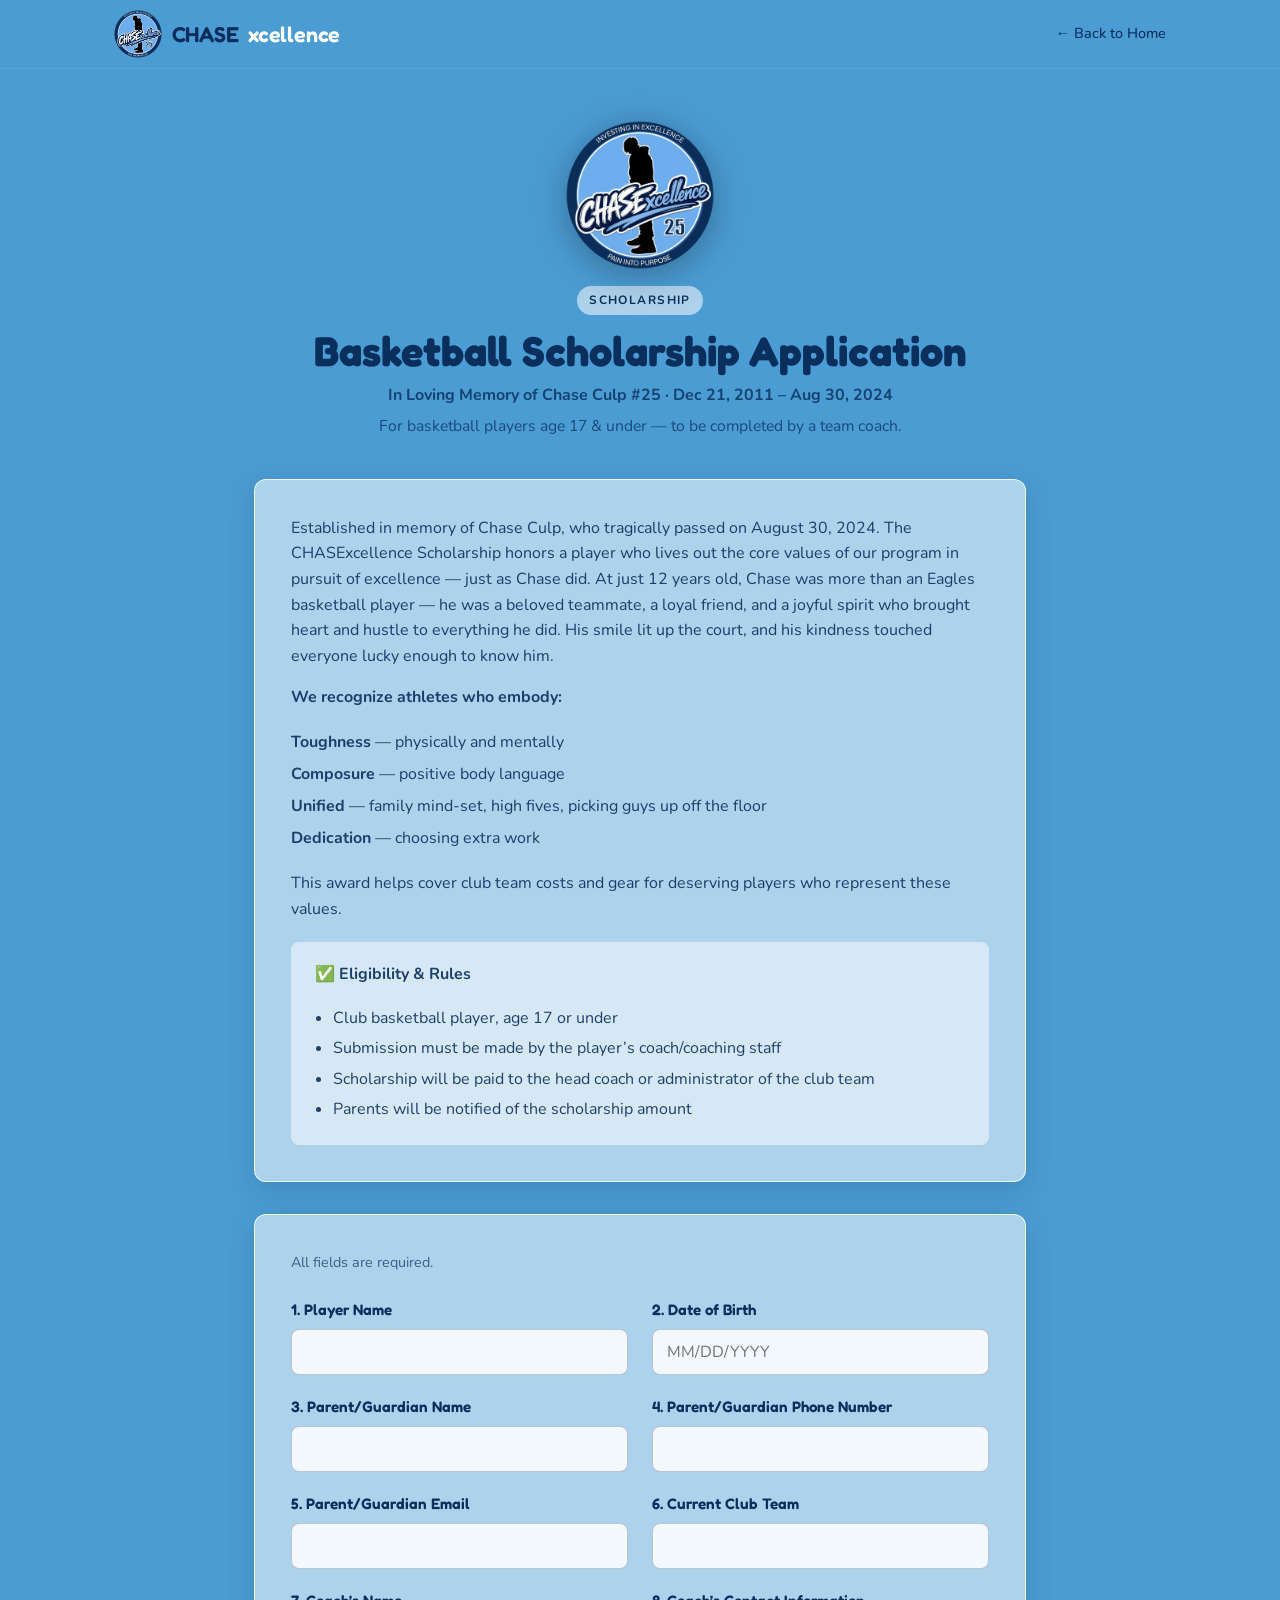
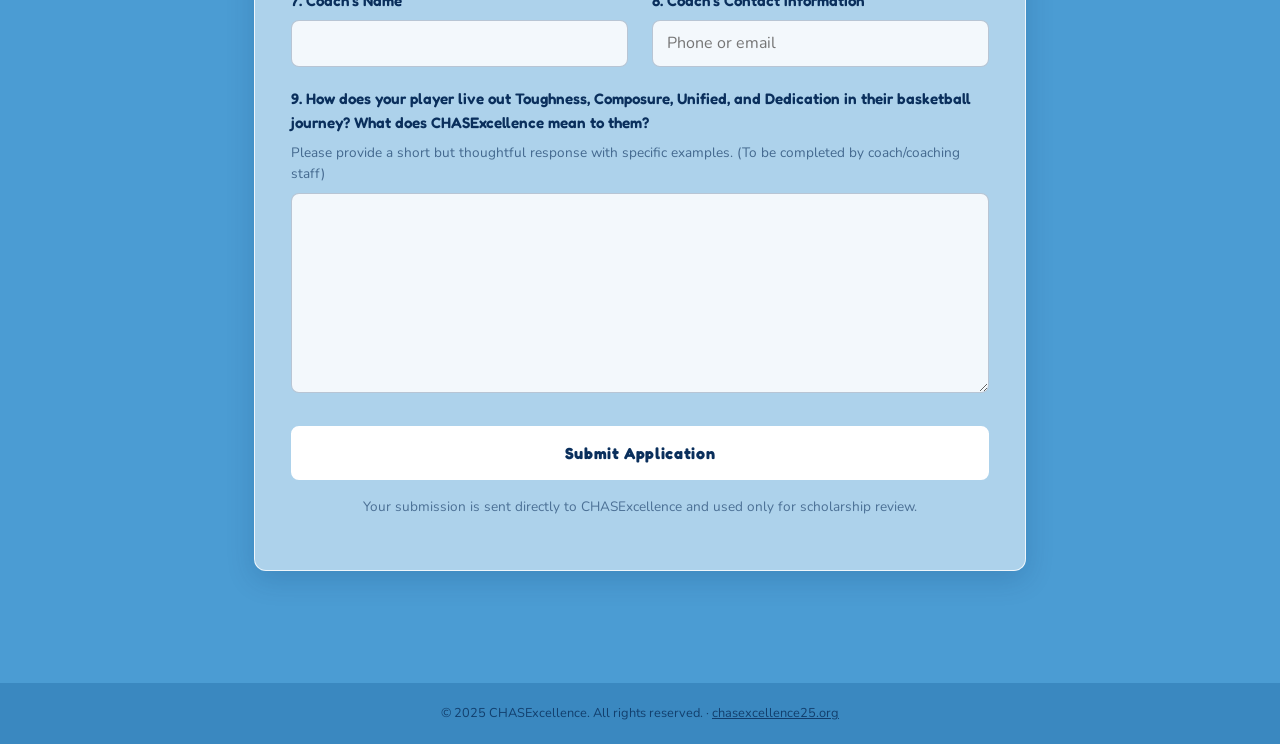
==== apply.html @ 33e63e11 "Add branding across site: nav badge, HDN partner logo, footer and success badges - Chase badge in na" ====
<!DOCTYPE html>
<html lang="en">
<head>
  <meta charset="UTF-8" />
  <meta name="viewport" content="width=device-width, initial-scale=1.0" />
  <title>Scholarship Application | CHASExcellence</title>
  <meta name="description" content="Apply for the CHASExcellence Basketball Scholarship in memory of Chase Culp #25. To be completed by the player's coach." />
  <meta name="robots" content="index, follow" />
  <link rel="icon" type="image/png" sizes="32x32" href="images/favicon-32.png" />
  <link rel="icon" type="image/png" sizes="64x64" href="images/favicon-64.png" />
  <link rel="apple-touch-icon" href="images/apple-touch-icon.png" />
  <link rel="preconnect" href="https://fonts.googleapis.com" />
  <link rel="preconnect" href="https://fonts.gstatic.com" crossorigin />
  <link href="https://fonts.googleapis.com/css2?family=Fredoka:wght@400;500;600;700&family=Nunito:wght@400;600;700;800;900&display=swap" rel="stylesheet" />
  <link rel="stylesheet" href="style.css" />
</head>
<body class="apply-page">

  <!-- NAV -->
  <header class="nav">
    <div class="container nav-inner">
      <a href="index.html" class="nav-logo"><img src="images/logo-badge.png" alt="" class="nav-badge" />CHASE<span>xcellence</span></a>
      <nav class="nav-links" id="navLinks">
        <a href="index.html">&larr; Back to Home</a>
      </nav>
    </div>
  </header>

  <main class="apply-main">
    <div class="container apply-container">

      <div class="apply-header">
        <img src="images/logo-badge.png" alt="CHASExcellence logo" class="apply-badge" />
        <span class="label label-light">Scholarship</span>
        <h1>Basketball Scholarship Application</h1>
        <p class="apply-memory">In Loving Memory of Chase Culp #25 &middot; Dec 21, 2011 &ndash; Aug 30, 2024</p>
        <p class="apply-note-top">For basketball players age 17 &amp; under &mdash; to be completed by a team coach.</p>
      </div>

      <div class="apply-card apply-about">
        <p>
          Established in memory of Chase Culp, who tragically passed on August 30, 2024.
          The CHASExcellence Scholarship honors a player who lives out the core values of our
          program in pursuit of excellence &mdash; just as Chase did. At just 12 years old, Chase was
          more than an Eagles basketball player &mdash; he was a beloved teammate, a loyal friend, and a
          joyful spirit who brought heart and hustle to everything he did. His smile lit up the court,
          and his kindness touched everyone lucky enough to know him.
        </p>
        <p><strong>We recognize athletes who embody:</strong></p>
        <ul class="apply-values">
          <li><strong>Toughness</strong> &mdash; physically and mentally</li>
          <li><strong>Composure</strong> &mdash; positive body language</li>
          <li><strong>Unified</strong> &mdash; family mind-set, high fives, picking guys up off the floor</li>
          <li><strong>Dedication</strong> &mdash; choosing extra work</li>
        </ul>
        <p>This award helps cover club team costs and gear for deserving players who represent these values.</p>
        <div class="apply-rules">
          <p><strong>&#9989; Eligibility &amp; Rules</strong></p>
          <ul>
            <li>Club basketball player, age 17 or under</li>
            <li>Submission must be made by the player&rsquo;s coach/coaching staff</li>
            <li>Scholarship will be paid to the head coach or administrator of the club team</li>
            <li>Parents will be notified of the scholarship amount</li>
          </ul>
        </div>
      </div>

      <form class="apply-card apply-form" id="applyForm" method="POST" action="https://formspree.io/f/mwvgbvga">
        <input type="text" name="_gotcha" style="display:none" tabindex="-1" autocomplete="off" aria-hidden="true" />
        <input type="hidden" name="_subject" id="subjectField" value="New Scholarship Application" />
        <p class="apply-required-note">All fields are required.</p>

        <div class="field-grid">
          <div class="field">
            <label for="playerName">1. Player Name</label>
            <input type="text" id="playerName" name="Player Name" autocomplete="off" required />
          </div>
          <div class="field">
            <label for="dob">2. Date of Birth</label>
            <input type="text" id="dob" name="Date of Birth" placeholder="MM/DD/YYYY" pattern="\d{2}/\d{2}/\d{4}" title="MM/DD/YYYY" required />
          </div>
          <div class="field">
            <label for="parentName">3. Parent/Guardian Name</label>
            <input type="text" id="parentName" name="Parent/Guardian Name" autocomplete="off" required />
          </div>
          <div class="field">
            <label for="parentPhone">4. Parent/Guardian Phone Number</label>
            <input type="tel" id="parentPhone" name="Parent/Guardian Phone" autocomplete="off" required />
          </div>
          <div class="field">
            <label for="parentEmail">5. Parent/Guardian Email</label>
            <input type="email" id="parentEmail" name="Parent/Guardian Email" autocomplete="off" required />
          </div>
          <div class="field">
            <label for="clubTeam">6. Current Club Team</label>
            <input type="text" id="clubTeam" name="Current Club Team" required />
          </div>
          <div class="field">
            <label for="coachName">7. Coach&rsquo;s Name</label>
            <input type="text" id="coachName" name="Coach Name" autocomplete="off" required />
          </div>
          <div class="field">
            <label for="coachContact">8. Coach&rsquo;s Contact Information</label>
            <input type="text" id="coachContact" name="Coach Contact" placeholder="Phone or email" autocomplete="off" required />
          </div>
        </div>

        <div class="field field-full">
          <label for="essay">9. How does your player live out Toughness, Composure, Unified, and Dedication in their basketball journey? What does CHASExcellence mean to them?</label>
          <p class="field-hint">Please provide a short but thoughtful response with specific examples. (To be completed by coach/coaching staff)</p>
          <textarea id="essay" name="Values Essay" rows="8" required></textarea>
        </div>

        <button type="submit" class="btn btn-primary apply-submit" id="submitBtn">Submit Application</button>
        <p class="apply-privacy">Your submission is sent directly to CHASExcellence and used only for scholarship review.</p>
        <p class="apply-error" id="applyError" hidden>Something went wrong sending your application. Please try again, or email us directly at <a href="mailto:admin@chasexcellence25.org">admin@chasexcellence25.org</a>.</p>
      </form>

      <div class="apply-card apply-success" id="applySuccess" hidden>
        <img src="images/logo-badge.png" alt="" class="apply-success-badge" />
        <h2>Application received &mdash; thank you!</h2>
        <p>Your nomination has been submitted to CHASExcellence. We review every application with care and will reach out to the contact information you provided.</p>
        <p class="apply-success-tag">Investing in Excellence &middot; Pain into Purpose</p>
        <a href="index.html" class="btn btn-primary">Back to Home</a>
      </div>

    </div>
  </main>

  <!-- FOOTER -->
  <footer class="footer">
    <div class="footer-bottom">
      &copy; 2025 CHASExcellence. All rights reserved. &middot; <a href="index.html">chasexcellence25.org</a>
    </div>
  </footer>

  <script>
    (function () {
      var form = document.getElementById('applyForm');
      var btn = document.getElementById('submitBtn');
      var errBox = document.getElementById('applyError');
      form.addEventListener('submit', function (e) {
        e.preventDefault();
        errBox.hidden = true;
        btn.disabled = true;
        btn.textContent = 'Submitting…';
        var player = form.querySelector('#playerName').value.trim();
        document.getElementById('subjectField').value =
          'New Scholarship Application — ' + (player || 'Unnamed player');
        fetch(form.action, {
          method: 'POST',
          body: new FormData(form),
          headers: { 'Accept': 'application/json' }
        }).then(function (res) {
          if (res.ok) {
            form.hidden = true;
            var ok = document.getElementById('applySuccess');
            ok.hidden = false;
            ok.scrollIntoView({ behavior: 'smooth', block: 'center' });
          } else {
            throw new Error('bad status');
          }
        }).catch(function () {
          errBox.hidden = false;
          btn.disabled = false;
          btn.textContent = 'Submit Application';
        });
      });
    })();
  </script>

</body>
</html>
---- style.css ----
/* ===========================
   CHASExcellence – Stylesheet
   =========================== */

:root {
  --green-dark:   #4B9CD3;
  --navy:         #0A2F5C;
  --green-mid:    #1C7ED6;
  --green-light:  #DCEBF7;
  --carolina:      #0A2F5C;
  --carolina-deep: #0A2F5C;
  --carolina-tint: rgba(10,47,92,0.16);
  --gold:         #FFFFFF;
  --gold-light:   #F5E6C0;
  --white:        #FFFFFF;
  --off-white:    #F3F8FD;
  --text-dark:    #1A1A1A;
  --text-mid:     #4B5563;
  --text-light:   #9CA3AF;
  --border:       #E5E7EB;
  --radius:       12px;
  --shadow:       0 4px 24px rgba(0,0,0,0.08);
  --transition:   0.2s ease;
}

/* ---- Reset ---- */
*, *::before, *::after { box-sizing: border-box; margin: 0; padding: 0; }
html { scroll-behavior: smooth; }
body {
  font-family: 'Nunito', sans-serif;
  color: var(--text-dark);
  background: var(--off-white);
  line-height: 1.6;
}
img { display: block; max-width: 100%; }
a { text-decoration: none; color: inherit; }

/* ---- Layout ---- */
.container {
  width: 100%;
  max-width: 1100px;
  margin: 0 auto;
  padding: 0 1.5rem;
}
.section {
  padding: 5rem 0;
}
.section-dark {
  background: var(--green-dark);
  color: var(--white);
}
.section-green-light {
  background: var(--green-light);
}

/* ---- Typography ---- */
h1, h2, h3 {
  font-family: 'Fredoka', sans-serif;
  line-height: 1.15;
}
h2 {
  font-size: clamp(1.8rem, 4vw, 2.6rem);
  font-weight: 600;
  margin-bottom: 1rem;
}
h3 {
  font-size: 1.2rem;
  font-weight: 700;
  margin-bottom: 0.5rem;
}
p { margin-bottom: 1rem; }
p:last-child { margin-bottom: 0; }

.label {
  display: inline-block;
  font-size: 0.75rem;
  font-weight: 700;
  letter-spacing: 0.12em;
  text-transform: uppercase;
  color: var(--carolina-deep);
  background: var(--carolina-tint);
  padding: 0.3rem 0.75rem;
  border-radius: 99px;
  margin-bottom: 0.75rem;
}
.label-light {
  color: var(--carolina);
  background: rgba(10,47,92,0.20);
}

.section-header {
  text-align: center;
  max-width: 640px;
  margin: 0 auto 3rem;
}
.section-header h2::after {
  content: "";
  display: block;
  width: 60px;
  height: 4px;
  background: var(--carolina);
  border-radius: 2px;
  margin: 1rem auto 0;
}
.section-sub {
  color: var(--text-mid);
  font-size: 1.05rem;
}
.section-dark .section-sub { color: rgba(255,255,255,0.7); }

/* ---- Buttons ---- */
.btn {
  display: inline-block;
  font-family: 'Fredoka', sans-serif;
  font-weight: 700;
  font-size: 0.9rem;
  letter-spacing: 0.04em;
  padding: 0.75rem 1.75rem;
  border-radius: 8px;
  transition: all var(--transition);
  cursor: pointer;
  border: 2px solid transparent;
}
.btn-primary {
  background: var(--gold);
  color: var(--navy);
  border-color: var(--gold);
}
.btn-primary:hover {
  background: #E4ECF3;
  border-color: #E4ECF3;
  transform: translateY(-1px);
}
.btn-outline {
  background: transparent;
  color: var(--carolina);
  border-color: var(--carolina);
}
.btn-outline:hover {
  background: var(--carolina);
  color: var(--green-dark);
  border-color: var(--carolina);
  transform: translateY(-1px);
}
.btn-nav {
  background: var(--gold);
  color: var(--navy);
  padding: 0.55rem 1.25rem;
  font-size: 0.85rem;
}
.btn-nav:hover {
  background: #E4ECF3;
}
.btn-nav-outline {
  background: transparent;
  color: var(--white);
  border-color: rgba(255,255,255,0.4);
}
.btn-nav-outline:hover {
  background: rgba(255,255,255,0.1);
  border-color: var(--white);
}
.btn-venmo {
  display: inline-flex;
  align-items: center;
  gap: 0.6rem;
  background: #008CFF;
  color: var(--white);
  border-color: #008CFF;
  font-size: 1.1rem;
  padding: 0.9rem 2rem;
}
.btn-venmo:hover {
  background: #0077d9;
  border-color: #0077d9;
  transform: translateY(-1px);
}
.venmo-icon {
  width: 20px;
  height: 20px;
  flex-shrink: 0;
}

/* ---- Nav ---- */
.nav {
  position: fixed;
  top: 0;
  left: 0;
  right: 0;
  z-index: 100;
  background: rgba(75,156,211,0.97);
  backdrop-filter: blur(8px);
  border-bottom: 1px solid rgba(255,255,255,0.08);
}
.nav-inner {
  display: flex;
  align-items: center;
  justify-content: space-between;
  height: 68px;
}
.nav-logo {
  display: flex;
  align-items: center;
  gap: 0.6rem;
  font-family: 'Fredoka', sans-serif;
  font-weight: 600;
  font-size: 1.35rem;
  color: var(--white);
  letter-spacing: -0.01em;
}
.nav-badge {
  width: 48px;
  height: auto;
  flex-shrink: 0;
}
.nav-logo span { color: var(--gold); }
.nav-links {
  display: flex;
  align-items: center;
  gap: 1.75rem;
}
.nav-links a {
  color: rgba(255,255,255,0.85);
  font-size: 0.9rem;
  font-weight: 500;
  transition: color var(--transition);
}
.nav-links a:hover { color: var(--white); }
.nav-toggle {
  display: none;
  background: none;
  border: none;
  color: var(--white);
  font-size: 1.5rem;
  cursor: pointer;
}

/* ---- Hero ---- */
.hero {
  min-height: 100vh;
  display: flex;
  align-items: center;
  position: relative;
  background: linear-gradient(135deg, #5AA6D9 0%, var(--green-dark) 55%, #3A88C0 100%);
  padding-top: 68px;
  overflow: hidden;
}
.hero-overlay {
  position: absolute;
  inset: 0;
  background: radial-gradient(ellipse at 72% 40%, rgba(10,47,92,0.22) 0%, transparent 55%),
              radial-gradient(ellipse at 15% 85%, rgba(10,47,92,0.14) 0%, transparent 55%);
  pointer-events: none;
}
.hero-split {
  position: relative;
  z-index: 1;
  display: grid;
  grid-template-columns: 1fr 420px;
  gap: 4rem;
  align-items: center;
  padding: 5rem 1.5rem;
  width: 100%;
  max-width: 1100px;
  margin: 0 auto;
}
.hero-content {
  color: var(--white);
}
.hero-memory {
  font-size: 0.85rem;
  font-weight: 600;
  letter-spacing: 0.15em;
  text-transform: uppercase;
  color: var(--gold);
  margin-bottom: 0.5rem;
}
.hero-name {
  font-family: 'Fredoka', sans-serif;
  font-size: clamp(2.8rem, 7vw, 5rem);
  font-weight: 600;
  letter-spacing: -0.02em;
  line-height: 1;
  color: var(--white);
  margin-bottom: 0.5rem;
}
.hero-dates {
  font-size: 0.95rem;
  color: rgba(255,255,255,0.5);
  margin-bottom: 1.5rem;
  letter-spacing: 0.05em;
}
.hero-tagline {
  font-size: clamp(1rem, 2vw, 1.15rem);
  color: rgba(255,255,255,0.8);
  max-width: 500px;
  margin-bottom: 2.5rem;
  line-height: 1.6;
}
.hero-cta {
  display: flex;
  gap: 1rem;
  flex-wrap: wrap;
}
.hero-number {
  font-size: 0.6em;
  font-weight: 600;
  color: var(--white);
  letter-spacing: 0.01em;
  vertical-align: middle;
}
.hero-photo {
  position: relative;
  flex-shrink: 0;
}
.hero-photo::before {
  content: '';
  position: absolute;
  inset: -12px -12px 12px 12px;
  border: 2px solid rgba(255,255,255,0.5);
  border-radius: var(--radius);
  pointer-events: none;
  z-index: 0;
}
.hero-photo img {
  width: 100%;
  max-width: 420px;
  height: 540px;
  object-fit: cover;
  object-position: top center;
  border-radius: var(--radius);
  position: relative;
  z-index: 1;
  box-shadow: 0 24px 64px rgba(0,0,0,0.4);
}

/* ---- About ---- */
.section-grid {
  display: grid;
  grid-template-columns: 1fr 1fr;
  gap: 4rem;
  align-items: center;
}
.about-text h2 { margin-top: 0.5rem; }
.about-text p { color: var(--text-mid); }
.about-links {
  display: flex;
  flex-direction: column;
  gap: 0.5rem;
  margin-top: 1.5rem;
}
.link-underline {
  color: var(--carolina-deep);
  font-weight: 600;
  font-size: 0.95rem;
  border-bottom: 1px solid var(--carolina);
  padding-bottom: 1px;
  width: fit-content;
  transition: opacity var(--transition);
}
.link-underline:hover { opacity: 0.7; }
.about-news-label {
  font-family: 'Fredoka', sans-serif;
  font-weight: 600;
  font-size: 0.78rem;
  letter-spacing: 0.14em;
  text-transform: uppercase;
  color: rgba(10,47,92,0.6);
  margin: 1rem 0 0.25rem;
}
.about-photo {
  border-radius: var(--radius);
  overflow: hidden;
  box-shadow: var(--shadow);
}
.about-photo img {
  width: 100%;
  height: 480px;
  object-fit: cover;
  object-position: center 20%;
  display: block;
}

/* ---- Gallery ---- */
.gallery-grid {
  display: grid;
  grid-template-columns: repeat(3, 1fr);
  grid-auto-rows: 260px;
  gap: 1rem;
}
.gallery-item {
  border-radius: var(--radius);
  overflow: hidden;
  background: var(--green-dark);
}
.gallery-item img {
  width: 100%;
  height: 100%;
  object-fit: contain;
  background: #3A88C0;
  display: block;
  transition: transform 0.4s ease;
}
.gallery-item:hover img { transform: scale(1.04); }
.gallery-tall {
  grid-row: span 2;
}
.gallery-wide {
  grid-column: span 2;
}

/* ---- Core Values ---- */
.values-grid {
  display: grid;
  grid-template-columns: repeat(4, 1fr);
  gap: 1.5rem;
}
.value-card {
  background: rgba(255,255,255,0.06);
  border: 1px solid rgba(255,255,255,0.1);
  border-radius: var(--radius);
  padding: 2rem 1.5rem;
  text-align: center;
  transition: transform var(--transition), background var(--transition);
}
.value-card:hover {
  transform: translateY(-4px);
  background: rgba(255,255,255,0.1);
}
.value-letter {
  font-family: 'Fredoka', sans-serif;
  font-size: 3rem;
  font-weight: 600;
  color: var(--gold);
  line-height: 1;
  margin-bottom: 0.75rem;
}
.value-card h3 { color: var(--white); }
.value-card p { color: rgba(255,255,255,0.65); font-size: 0.9rem; margin: 0; }

/* ---- Scholarship ---- */
.scholarship-grid {
  display: grid;
  grid-template-columns: repeat(3, 1fr);
  gap: 1.5rem;
  margin-bottom: 3rem;
}
.scholarship-card {
  background: var(--white);
  border: 1px solid var(--border);
  border-radius: var(--radius);
  padding: 2rem;
  box-shadow: var(--shadow);
}
.card-icon {
  font-size: 2rem;
  margin-bottom: 1rem;
}
.scholarship-card p { color: var(--text-mid); font-size: 0.95rem; }
.scholarship-cta {
  text-align: center;
}
.cta-note {
  color: var(--text-light);
  font-size: 0.85rem;
  margin-top: 0.75rem;
}

/* ---- Recipients ---- */
.recipients-grid {
  display: flex;
  justify-content: center;
  gap: 1.5rem;
  flex-wrap: wrap;
}
.recipient-card {
  text-align: center;
  width: 130px;
}
.recipient-avatar {
  width: 72px;
  height: 72px;
  border-radius: 50%;
  background: var(--green-dark);
  color: var(--white);
  font-family: 'Fredoka', sans-serif;
  font-size: 1.75rem;
  font-weight: 600;
  display: flex;
  align-items: center;
  justify-content: center;
  margin: 0 auto 0.75rem;
}
.recipient-name {
  font-family: 'Fredoka', sans-serif;
  font-weight: 700;
  color: var(--navy);
  font-size: 1rem;
  margin: 0;
}

/* ---- Events ---- */
.event-card-featured {
  background: rgba(255,255,255,0.55);
  border: 1px solid rgba(255,255,255,0.8);
  border-radius: var(--radius);
  padding: 2.5rem;
  position: relative;
  box-shadow: 0 8px 28px rgba(10,47,92,0.18);
}
.event-badge {
  position: absolute;
  top: -12px;
  left: 2rem;
  background: var(--gold);
  color: var(--navy);
  font-family: 'Fredoka', sans-serif;
  font-size: 0.75rem;
  font-weight: 600;
  letter-spacing: 0.08em;
  text-transform: uppercase;
  padding: 0.3rem 0.9rem;
  border-radius: 99px;
}
.event-content {
  display: grid;
  grid-template-columns: 1fr auto;
  gap: 3rem;
  align-items: center;
}
.event-date {
  font-size: 0.9rem;
  font-weight: 600;
  color: var(--gold);
  letter-spacing: 0.06em;
  text-transform: uppercase;
  margin-bottom: 0.5rem;
}
.event-title {
  font-family: 'Fredoka', sans-serif;
  font-size: clamp(1.3rem, 3vw, 1.8rem);
  font-weight: 600;
  color: var(--navy);
  margin-bottom: 1rem;
}
.event-desc { color: rgba(255,255,255,0.75); }
.event-details {
  list-style: none;
  margin: 1rem 0 1.5rem;
  display: flex;
  flex-direction: column;
  gap: 0.4rem;
}
.event-details li {
  color: rgba(255,255,255,0.8);
  font-size: 0.95rem;
}
.event-visual {
  text-align: center;
}
.event-icon-large {
  font-size: 5rem;
  line-height: 1;
  margin-bottom: 1rem;
}
.event-partner-chip {
  display: inline-block;
  background: var(--navy);
  border-radius: 12px;
  padding: 1rem 1.25rem;
  margin-bottom: 1rem;
  box-shadow: 0 4px 14px rgba(10,47,92,0.25);
}
.event-partner-chip img {
  width: 150px;
  height: auto;
  display: block;
}
.event-partner {
  color: rgba(255,255,255,0.5);
  font-size: 0.8rem;
  text-transform: uppercase;
  letter-spacing: 0.1em;
  margin-bottom: 0.25rem;
}
.event-partner-name {
  font-family: 'Fredoka', sans-serif;
  font-weight: 600;
  color: var(--gold);
  font-size: 1rem;
  margin: 0;
}
.events-coming-soon {
  background: rgba(201,168,76,0.1);
  border: 1px solid rgba(201,168,76,0.3);
  border-radius: var(--radius);
  padding: 2.5rem;
  text-align: center;
  margin-bottom: 3rem;
}
.coming-soon-icon {
  font-size: 2.5rem;
  margin-bottom: 0.75rem;
}
.events-coming-soon h3 {
  color: var(--white);
  font-size: 1.3rem;
  margin-bottom: 0.5rem;
}
.events-coming-soon p {
  color: rgba(255,255,255,0.65);
  max-width: 500px;
  margin: 0 auto;
  font-size: 0.95rem;
}
.event-card-upcoming {
  margin-bottom: 3rem;
}
.events-past-header {
  margin-bottom: 1.5rem;
}
.event-card-past {
  opacity: 0.85;
}
.event-badge-past {
  background: rgba(10,47,92,0.14);
  color: var(--navy);
}

/* ---- Event Media ---- */
.event-media {
  display: grid;
  grid-template-columns: 1fr 1fr;
  gap: 1.5rem;
  margin-top: 2rem;
  padding-top: 2rem;
  border-top: 1px solid rgba(255,255,255,0.1);
}
.event-media-label {
  font-family: 'Fredoka', sans-serif;
  font-size: 0.8rem;
  font-weight: 700;
  letter-spacing: 0.08em;
  text-transform: uppercase;
  color: var(--gold);
  margin-bottom: 0.75rem;
}
.video-wrapper {
  position: relative;
  padding-bottom: 56.25%;
  height: 0;
  border-radius: var(--radius);
  overflow: hidden;
  background: #000;
}
.video-wrapper iframe {
  position: absolute;
  top: 0;
  left: 0;
  width: 100%;
  height: 100%;
  border: none;
}
.facebook-reel-card {
  display: flex;
  align-items: center;
  gap: 1.25rem;
  background: rgba(255,255,255,0.06);
  border: 1px solid rgba(255,255,255,0.12);
  border-radius: var(--radius);
  padding: 1.5rem;
  color: var(--white);
  transition: background var(--transition);
  height: calc(100% - 1.75rem);
}
.facebook-reel-card:hover {
  background: rgba(255,255,255,0.1);
}
.fb-reel-icon {
  color: #1877F2;
  flex-shrink: 0;
}
.fb-reel-text { flex: 1; }
.fb-reel-title {
  font-family: 'Fredoka', sans-serif;
  font-weight: 700;
  font-size: 1rem;
  color: var(--white);
  margin-bottom: 0.25rem;
}
.fb-reel-sub {
  font-size: 0.85rem;
  color: rgba(255,255,255,0.55);
  margin: 0;
}
.fb-reel-arrow {
  color: rgba(255,255,255,0.4);
  font-size: 1.25rem;
  flex-shrink: 0;
}

/* ---- Impact Stats ---- */
.impact-grid {
  display: grid;
  grid-template-columns: repeat(4, 1fr);
  gap: 1.5rem;
}
.impact-stat {
  background: var(--white);
  border: 1px solid var(--border);
  border-radius: var(--radius);
  padding: 2rem 1.5rem;
  text-align: center;
  box-shadow: var(--shadow);
}
.stat-number {
  font-family: 'Fredoka', sans-serif;
  font-size: clamp(2rem, 4vw, 2.8rem);
  font-weight: 600;
  color: var(--navy);
  line-height: 1;
  margin-bottom: 0.5rem;
}
.stat-number span { color: var(--carolina-deep); }
.stat-label {
  color: var(--text-mid);
  font-size: 0.9rem;
  margin: 0;
}

/* ---- Nominate ---- */
.nominate-inner {
  display: grid;
  grid-template-columns: 1fr auto;
  gap: 4rem;
  align-items: center;
}
.nominate-inner h2 { margin-top: 0.5rem; }
.nominate-inner p { color: rgba(255,255,255,0.75); }
.nominate-qr {
  flex-shrink: 0;
}
.nominate-qr img {
  width: 180px;
  height: 180px;
  border-radius: 8px;
  background: var(--white);
  padding: 8px;
  display: block;
}
.qr-label {
  text-align: center;
  color: rgba(255,255,255,0.5);
  font-size: 0.78rem;
  margin-top: 0.5rem;
  margin-bottom: 0;
}
.donate-qr {
  width: 220px;
  height: 220px;
  border-radius: 8px;
  background: var(--white);
  padding: 8px;
  display: block;
  margin: 1rem auto 0;
}

/* ---- Footer ---- */
.footer {
  background: #3A88C0;
  color: rgba(255,255,255,0.7);
  padding-top: 4rem;
}
.footer-inner {
  display: grid;
  grid-template-columns: 2fr 1fr 1.3fr 1fr;
  gap: 3rem;
  padding-bottom: 3rem;
  border-bottom: 1px solid rgba(255,255,255,0.08);
}
.footer-badge {
  width: 84px;
  height: auto;
  margin-bottom: 1rem;
}
.footer-logo {
  font-family: 'Fredoka', sans-serif;
  font-size: 1.4rem;
  font-weight: 600;
  color: var(--white);
  margin-bottom: 0.75rem;
}
.footer-logo span { color: var(--gold); }
.footer-tagline {
  font-size: 0.875rem;
  color: rgba(255,255,255,0.5);
  line-height: 1.6;
}
.footer-heading {
  font-family: 'Fredoka', sans-serif;
  font-weight: 700;
  font-size: 0.75rem;
  letter-spacing: 0.12em;
  text-transform: uppercase;
  color: var(--gold);
  margin-bottom: 1rem;
}
.footer-links {
  display: flex;
  flex-direction: column;
  gap: 0.6rem;
}
.footer-links a {
  color: rgba(255,255,255,0.65);
  font-size: 0.9rem;
  transition: color var(--transition);
}
.footer-links a:hover { color: var(--white); }
.footer-bottom {
  text-align: center;
  padding: 1.25rem;
  font-size: 0.8rem;
  color: rgba(255,255,255,0.3);
}

/* ---- Donate ---- */
.donate-inner {
  display: grid;
  grid-template-columns: 1fr auto;
  gap: 4rem;
  align-items: center;
}
.donate-text h2 { margin-top: 0.5rem; }
.donate-text p { color: rgba(255,255,255,0.75); }
.donate-card {
  background: rgba(255,255,255,0.55);
  border: 1px solid rgba(255,255,255,0.8);
  border-radius: var(--radius);
  padding: 2.5rem 2rem;
  text-align: center;
  min-width: 280px;
  box-shadow: 0 8px 28px rgba(10,47,92,0.18);
}
.donate-jersey {
  font-family: 'Fredoka', sans-serif;
  font-size: 5rem;
  font-weight: 600;
  color: var(--navy);
  line-height: 1;
  margin-bottom: 1rem;
  letter-spacing: -0.02em;
}
.donate-card-title {
  font-family: 'Fredoka', sans-serif;
  font-weight: 700;
  color: var(--navy);
  font-size: 1rem;
  margin-bottom: 1.25rem;
}
.donate-note {
  color: rgba(10,47,92,0.6);
  font-size: 0.8rem;
  margin-top: 0.75rem;
  margin-bottom: 0;
}

/* ---- Responsive ---- */
@media (max-width: 900px) {
  .hero-split { grid-template-columns: 1fr; gap: 3rem; }
  .hero-photo { display: flex; justify-content: center; order: -1; }
  .hero-photo img { height: 380px; max-width: 320px; }
  .hero-content { text-align: center; }
  .hero-tagline { margin-left: auto; margin-right: auto; }
  .values-grid { grid-template-columns: repeat(2, 1fr); }
  .scholarship-grid { grid-template-columns: 1fr 1fr; }
  .impact-grid { grid-template-columns: repeat(2, 1fr); }
  .section-grid { grid-template-columns: 1fr; gap: 2.5rem; }
  .about-photo { order: -1; }
  .about-photo img { height: 320px; }
  .gallery-grid { grid-template-columns: repeat(2, 1fr); grid-auto-rows: 220px; }
  .gallery-tall { grid-row: span 2; }
  .gallery-wide { grid-column: span 2; }
  .event-content { grid-template-columns: 1fr; }
  .event-visual { display: none; }
  .event-media { grid-template-columns: 1fr; }
  .donate-inner { grid-template-columns: 1fr; }
  .donate-card { min-width: unset; width: 100%; max-width: 360px; }
  .nominate-inner { grid-template-columns: 1fr; }
  .nominate-qr { display: none; }
  .footer-inner { grid-template-columns: 1fr 1fr; }
  .footer-brand { grid-column: 1 / -1; }
}

@media (max-width: 600px) {
  .nav-toggle { display: block; }
  .nav-badge { width: 40px; }
  .nav-links {
    display: none;
    position: absolute;
    top: 68px;
    left: 0;
    right: 0;
    background: var(--green-dark);
    flex-direction: column;
    align-items: stretch;
    padding: 1rem 1.5rem 1.5rem;
    gap: 0;
    border-top: 1px solid rgba(255,255,255,0.1);
  }
  .nav-links.open { display: flex; }
  .nav-links a {
    padding: 0.75rem 0;
    border-bottom: 1px solid rgba(255,255,255,0.06);
  }
  .btn-nav {
    margin-top: 0.75rem;
    text-align: center;
  }
  .hero-split { padding: 3rem 1.5rem; }
  .hero-photo img { height: 300px; }
  .values-grid { grid-template-columns: 1fr 1fr; }
  .scholarship-grid { grid-template-columns: 1fr; }
  .impact-grid { grid-template-columns: 1fr 1fr; }
  .gallery-grid { grid-template-columns: 1fr; grid-auto-rows: 240px; }
  .gallery-wide { grid-column: span 1; }
  .footer-inner { grid-template-columns: 1fr; }
  .hero-cta { flex-direction: column; align-items: flex-start; }
}

/* ===========================================================
   Carolina readability — navy text on the blue surfaces
   =========================================================== */
.section-dark, .footer, .nav { color: var(--navy); }

/* Headings & strong text → solid navy */
.hero-name,
.section-dark h1, .section-dark h2, .section-dark h3,
.value-card h3,
.footer-logo, .footer-heading,
.nav-logo, .nav-links a { color: var(--navy); }

/* Muted / body text → softened navy */
.hero-memory,
.hero-tagline,
.hero-dates,
.section-dark .section-sub,
.value-card p,
.event-desc, .event-details li, .event-partner,
.nominate-inner p, .donate-text p,
.footer-tagline, .footer-links a, .footer-bottom,
.section-dark p, .section-dark li { color: rgba(10,47,92,0.82); }

.nav-links a:hover, .footer-links a:hover { color: var(--navy); }

/* Label pill on the blue → readable */
.label-light {
  color: var(--navy);
  background: rgba(255,255,255,0.55);
}

/* Accents sitting on light cards → navy (white would disappear) */
.event-date,
.event-partner-name,
.event-media-label,
.stat-number span { color: var(--navy); }

/* ===========================================================
   Tier-1 cinematic pass — motion, hero, pull-quote
   =========================================================== */

/* Photo clip wrapper (holds the Ken Burns zoom + shadow) */
.hero-photo-inner {
  position: relative;
  z-index: 1;
  overflow: hidden;
  border-radius: var(--radius);
  box-shadow: 0 24px 64px rgba(0,0,0,0.4);
}
.hero-photo img { box-shadow: none; }

/* Hero motto line */
.hero-motto {
  margin-top: 1.5rem;
  font-size: 0.72rem;
  font-weight: 700;
  letter-spacing: 0.18em;
  text-transform: uppercase;
  color: rgba(10,47,92,0.62);
}

/* Scroll-down cue */
.scroll-cue {
  position: absolute;
  left: 50%;
  bottom: 26px;
  transform: translateX(-50%);
  width: 30px;
  height: 30px;
  z-index: 2;
}
.scroll-cue span {
  display: block;
  width: 14px;
  height: 14px;
  margin: 0 auto;
  border-right: 2px solid rgba(10,47,92,0.7);
  border-bottom: 2px solid rgba(10,47,92,0.7);
  transform: rotate(45deg);
}

/* Pull-quote band */
.quote-band {
  background: var(--green-dark);
  text-align: center;
  position: relative;
  overflow: hidden;
  display: flex;
  align-items: center;
  justify-content: center;
  min-height: 470px;
  padding-top: 5rem;
  padding-bottom: 5rem;
}
.quote-band::before {
  content: "";
  position: absolute;
  top: 50%;
  left: 50%;
  transform: translate(-50%, -50%);
  width: 400px;
  height: 400px;
  max-width: 70vw;
  background: url("images/logo-badge.png") center / contain no-repeat;
  opacity: 0.09;
  pointer-events: none;
}
.quote-band .container {
  position: relative;
  z-index: 1;
  max-width: 860px;
}
.quote-mark {
  font-family: 'Fredoka', sans-serif;
  font-size: 5rem;
  line-height: 0.4;
  color: rgba(255,255,255,0.55);
  margin-bottom: 1rem;
}
.quote-text {
  font-family: 'Fredoka', sans-serif;
  font-weight: 600;
  font-size: clamp(1.9rem, 4.8vw, 3.1rem);
  line-height: 1.18;
  color: var(--navy);
  border: 0;
}
.quote-sub {
  margin: 1.5rem auto 0;
  max-width: 620px;
  font-size: 1.05rem;
  color: rgba(10,47,92,0.82);
}

/* ---- Motion ---- */
@media (prefers-reduced-motion: no-preference) {
  /* Scroll reveals */
  .reveal {
    opacity: 0;
    transform: translateY(28px);
    transition: opacity 0.7s cubic-bezier(0.2,0.7,0.2,1),
                transform 0.7s cubic-bezier(0.2,0.7,0.2,1);
    will-change: opacity, transform;
  }
  .reveal.in { opacity: 1; transform: none; }

  /* Hero entrance (staggered) */
  .hero-content > * {
    opacity: 0;
    animation: heroIn 0.85s cubic-bezier(0.2,0.7,0.2,1) forwards;
  }
  .hero-content > *:nth-child(1) { animation-delay: 0.10s; }
  .hero-content > *:nth-child(2) { animation-delay: 0.20s; }
  .hero-content > *:nth-child(3) { animation-delay: 0.30s; }
  .hero-content > *:nth-child(4) { animation-delay: 0.40s; }
  .hero-content > *:nth-child(5) { animation-delay: 0.50s; }
  .hero-content > *:nth-child(6) { animation-delay: 0.60s; }
  @keyframes heroIn {
    from { opacity: 0; transform: translateY(22px); }
    to   { opacity: 1; transform: none; }
  }

  /* Ken Burns slow zoom on the portrait */
  .hero-photo img { animation: kenburns 24s ease-in-out infinite alternate; }
  @keyframes kenburns {
    from { transform: scale(1); }
    to   { transform: scale(1.09); }
  }

  /* Scroll cue bob */
  .scroll-cue { animation: bob 1.8s ease-in-out infinite; }
  @keyframes bob {
    0%, 100% { transform: translate(-50%, 0); }
    50%      { transform: translate(-50%, 8px); }
  }
}

/* ===========================================================
   Tier-2 — photo grading, closing CTA, micro-interactions
   =========================================================== */

/* Photo grading: one gentle, consistent grade across all photos */
.hero-photo img,
.about-photo img,
.gallery-item img {
  filter: contrast(1.05) saturate(0.92) brightness(1.02);
}
/* Carolina wash over gallery tiles; lifts away on hover */
.gallery-item { position: relative; }
.gallery-item::after {
  content: "";
  position: absolute;
  inset: 0;
  background: linear-gradient(180deg, rgba(75,156,211,0.10) 0%, rgba(10,47,92,0.22) 100%);
  pointer-events: none;
  transition: opacity 0.35s ease;
}
.gallery-item:hover::after { opacity: 0; }
/* Photos fade in on load (.img-fade only added by JS when motion is allowed) */
.gallery-item img.img-fade { opacity: 0; transition: opacity 0.65s ease; }
.gallery-item img.img-fade.loaded { opacity: 1; }

/* Closing CTA band */
.legacy-cta {
  position: relative;
  background:
    linear-gradient(rgba(10,47,92,0.80), rgba(10,47,92,0.68)),
    url("images/chase-25-court.jpg") center 28% / cover no-repeat;
  padding: 7rem 0;
  text-align: center;
  color: var(--white);
}
.legacy-kicker {
  font-size: 0.75rem;
  font-weight: 700;
  letter-spacing: 0.18em;
  text-transform: uppercase;
  color: rgba(255,255,255,0.7);
  margin-bottom: 0.75rem;
}
.legacy-cta h2 {
  color: var(--white);
  font-size: clamp(2rem, 5vw, 3.2rem);
  margin-bottom: 1rem;
}
.legacy-sub {
  max-width: 560px;
  margin: 0 auto 2.25rem;
  color: rgba(255,255,255,0.85);
  font-size: 1.08rem;
}
.legacy-actions {
  display: flex;
  gap: 1rem;
  justify-content: center;
  flex-wrap: wrap;
}
.btn-legacy-outline {
  background: transparent;
  color: var(--white);
  border-color: rgba(255,255,255,0.7);
}
.btn-legacy-outline:hover {
  background: rgba(255,255,255,0.15);
  border-color: var(--white);
  transform: translateY(-1px);
}

/* Micro-interactions: cards lift on hover.
   (.settled is added by JS after a reveal finishes, so hover
   transitions don't fight the reveal animation.) */
.impact-stat:not(.reveal), .value-card:not(.reveal), .recipient-card:not(.reveal),
.event-card-featured:not(.reveal), .donate-card:not(.reveal), .scholarship-card:not(.reveal) {
  transition: transform 0.25s ease, box-shadow 0.25s ease;
}
.reveal.settled { transition: transform 0.25s ease, box-shadow 0.25s ease; }
@media (hover: hover) {
  .impact-stat:hover, .value-card:hover, .recipient-card:hover,
  .event-card-featured:hover, .donate-card:hover, .scholarship-card:hover {
    transform: translateY(-5px);
    box-shadow: 0 16px 36px rgba(10,47,92,0.22);
  }
}
@media (prefers-reduced-motion: reduce) {
  .impact-stat:hover, .value-card:hover, .recipient-card:hover,
  .event-card-featured:hover, .donate-card:hover, .scholarship-card:hover {
    transform: none;
  }
}

/* ===========================================================
   Tier-3 — gallery lightbox + breathing room
   =========================================================== */

/* More generous section rhythm */
.section { padding: 6.5rem 0; }
.section-header { margin-bottom: 3.5rem; }
@media (max-width: 600px) {
  .section { padding: 4.5rem 0; }
  .section-header { margin-bottom: 2.5rem; }
}

/* Lightbox */
.lightbox {
  position: fixed;
  inset: 0;
  background: rgba(4,18,43,0.93);
  display: none;
  align-items: center;
  justify-content: center;
  z-index: 200;
}
.lightbox.open { display: flex; }
.lb-img {
  max-width: 88vw;
  max-height: 86vh;
  border-radius: 8px;
  box-shadow: 0 20px 60px rgba(0,0,0,0.5);
}
.lb-close, .lb-prev, .lb-next {
  position: absolute;
  background: none;
  border: none;
  color: #fff;
  cursor: pointer;
  font-size: 2rem;
  line-height: 1;
  opacity: 0.8;
  padding: 0.5rem 1rem;
  transition: opacity var(--transition);
}
.lb-close:hover, .lb-prev:hover, .lb-next:hover { opacity: 1; }
.lb-close { top: 16px; right: 18px; font-size: 2.6rem; }
.lb-prev { left: 8px; top: 50%; transform: translateY(-50%); }
.lb-next { right: 8px; top: 50%; transform: translateY(-50%); }
.lb-count {
  position: absolute;
  bottom: 18px;
  left: 50%;
  transform: translateX(-50%);
  color: rgba(255,255,255,0.7);
  font-size: 0.85rem;
  letter-spacing: 0.08em;
}

/* ===========================================================
   Scholarship application page (apply.html)
   =========================================================== */
.apply-page { background: var(--green-dark); }
.apply-main { padding: 120px 0 5rem; }
.apply-container { max-width: 820px; }
.apply-header { text-align: center; margin-bottom: 2.5rem; }
.apply-badge {
  width: 150px;
  height: auto;
  margin: 0 auto 1rem;
  filter: drop-shadow(0 6px 18px rgba(0,0,0,0.3));
}
.apply-header h1 {
  color: var(--navy);
  font-size: clamp(1.8rem, 4.5vw, 2.6rem);
  margin-bottom: 0.5rem;
}
.apply-memory {
  color: rgba(10,47,92,0.82);
  font-weight: 700;
  margin-bottom: 0.35rem;
}
.apply-note-top { color: rgba(10,47,92,0.75); font-size: 0.98rem; }
.apply-card {
  background: rgba(255,255,255,0.55);
  border: 1px solid rgba(255,255,255,0.8);
  border-radius: var(--radius);
  box-shadow: 0 8px 28px rgba(10,47,92,0.18);
  padding: 2.25rem;
  margin-bottom: 2rem;
  color: rgba(10,47,92,0.9);
}
.apply-about p { margin-bottom: 1rem; }
.apply-values { list-style: none; margin: 0 0 1rem; }
.apply-values li { padding: 0.2rem 0; }
.apply-rules {
  background: rgba(255,255,255,0.5);
  border-radius: 8px;
  padding: 1.25rem 1.5rem;
  margin-top: 1.25rem;
}
.apply-rules ul { margin: 0.5rem 0 0 1.1rem; }
.apply-rules li { padding: 0.15rem 0; }
.apply-required-note {
  color: rgba(10,47,92,0.7);
  font-size: 0.9rem;
  margin-bottom: 1.5rem;
}
.field-grid {
  display: grid;
  grid-template-columns: 1fr 1fr;
  gap: 1.25rem 1.5rem;
  margin-bottom: 1.25rem;
}
.field label {
  display: block;
  font-family: 'Fredoka', sans-serif;
  font-weight: 600;
  color: var(--navy);
  font-size: 0.95rem;
  margin-bottom: 0.4rem;
}
.field-hint {
  color: rgba(10,47,92,0.65);
  font-size: 0.85rem;
  margin-bottom: 0.5rem;
}
.field input, .field textarea {
  width: 100%;
  font-family: 'Nunito', sans-serif;
  font-size: 1rem;
  color: var(--navy);
  background: rgba(255,255,255,0.85);
  border: 1.5px solid rgba(10,47,92,0.25);
  border-radius: 8px;
  padding: 0.7rem 0.9rem;
  transition: border-color var(--transition), box-shadow var(--transition);
}
.field input:focus, .field textarea:focus {
  outline: none;
  border-color: var(--navy);
  box-shadow: 0 0 0 3px rgba(10,47,92,0.15);
}
.field textarea { resize: vertical; min-height: 160px; }
.field-full { margin-bottom: 1.5rem; }
.apply-submit { width: 100%; font-size: 1rem; padding: 0.95rem; }
.apply-privacy {
  text-align: center;
  color: rgba(10,47,92,0.6);
  font-size: 0.85rem;
  margin-top: 1rem;
}
.apply-error {
  margin-top: 1rem;
  padding: 0.9rem 1.1rem;
  border-radius: 8px;
  background: rgba(155, 28, 28, 0.12);
  border: 1px solid rgba(155, 28, 28, 0.35);
  color: #7c1d1d;
  font-size: 0.95rem;
  text-align: center;
}
.apply-error a { text-decoration: underline; font-weight: 700; }
.apply-success { text-align: center; padding: 3rem 2.25rem; }
.apply-success-icon { font-size: 3rem; margin-bottom: 0.75rem; }
.apply-success-badge { width: 130px; height: auto; margin: 0 auto 1rem; }
.apply-success h2 { color: var(--navy); margin-bottom: 0.75rem; }
.apply-success p { max-width: 520px; margin: 0 auto 1rem; }
.apply-success-tag {
  font-size: 0.75rem;
  font-weight: 700;
  letter-spacing: 0.15em;
  text-transform: uppercase;
  color: rgba(10,47,92,0.6);
  margin-bottom: 1.5rem;
}
.apply-page .footer { padding-top: 0; }
.apply-page .footer-bottom a { text-decoration: underline; }
@media (max-width: 640px) {
  .field-grid { grid-template-columns: 1fr; }
  .apply-card { padding: 1.5rem; }
}
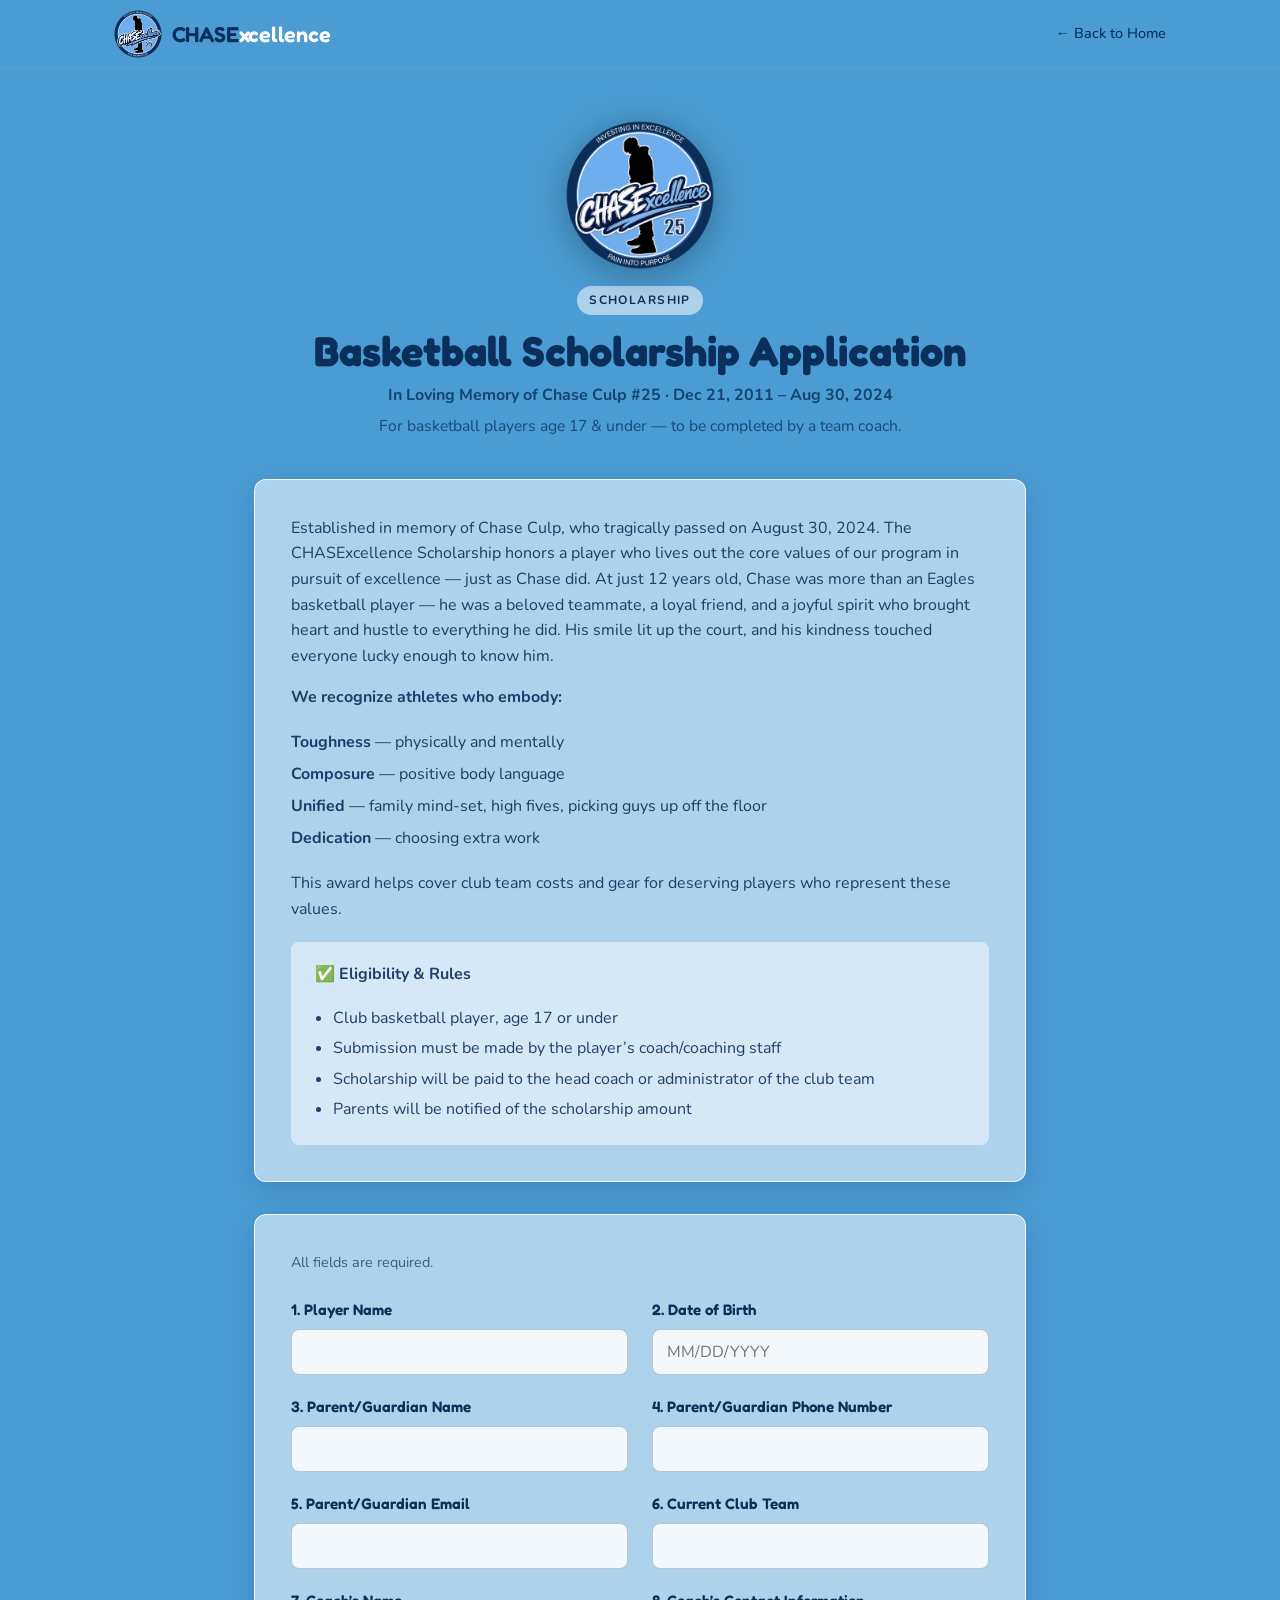
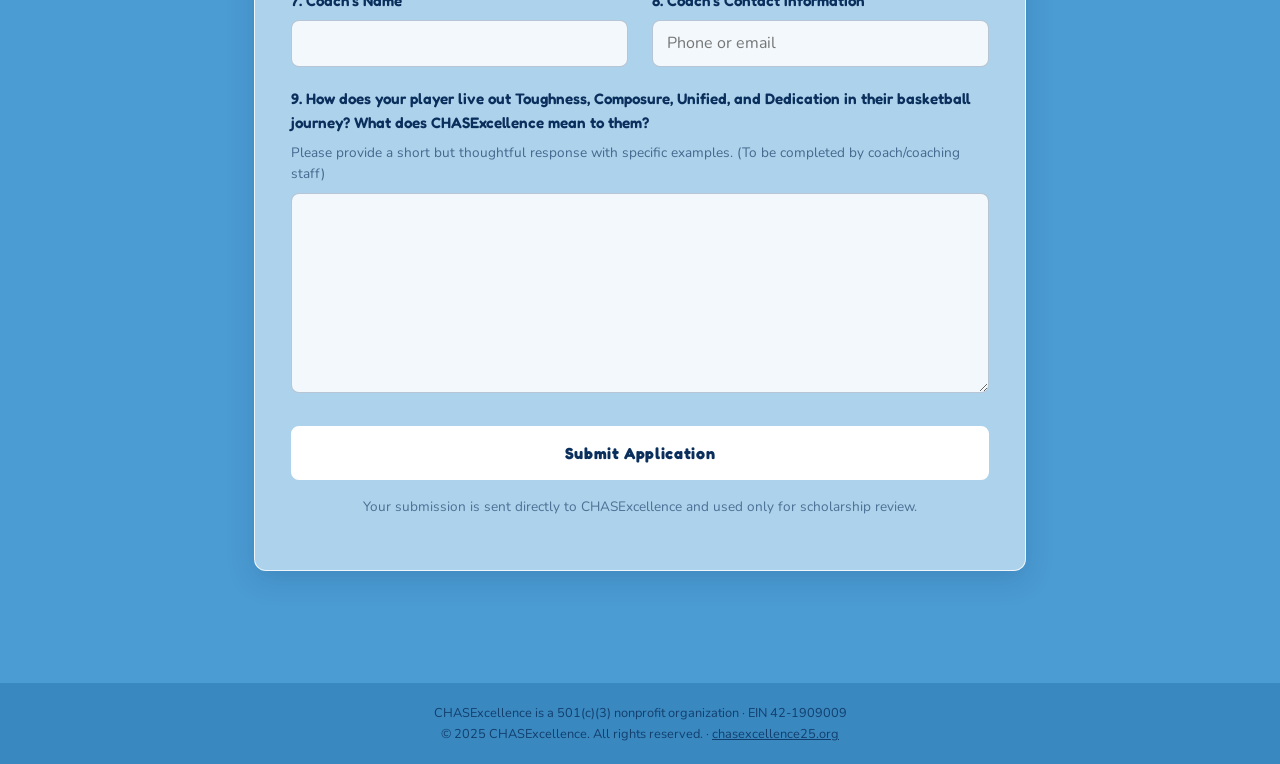
==== commit 26f82c66: "Add 501(c)(3) status and EIN disclosures - Footer line on both pages: 501(c)(3) status + EIN 42-1909" ====
--- a/apply.html
+++ b/apply.html
@@ -130,6 +130,7 @@
   <!-- FOOTER -->
   <footer class="footer">
     <div class="footer-bottom">
+      CHASExcellence is a 501(c)(3) nonprofit organization &middot; EIN 42-1909009<br />
       &copy; 2025 CHASExcellence. All rights reserved. &middot; <a href="index.html">chasexcellence25.org</a>
     </div>
   </footer>
--- a/style.css
+++ b/style.css
@@ -201,7 +201,6 @@
 .nav-logo {
   display: flex;
   align-items: center;
-  gap: 0.6rem;
   font-family: 'Fredoka', sans-serif;
   font-weight: 600;
   font-size: 1.35rem;
@@ -212,6 +211,7 @@
   width: 48px;
   height: auto;
   flex-shrink: 0;
+  margin-right: 0.6rem;
 }
 .nav-logo span { color: var(--gold); }
 .nav-links {
@@ -571,6 +571,30 @@
   margin-bottom: 1rem;
   box-shadow: 0 4px 14px rgba(10,47,92,0.25);
 }
+.event-cta-row {
+  display: flex;
+  gap: 0.9rem;
+  flex-wrap: wrap;
+  align-items: center;
+}
+.event-flyer-link { display: inline-block; }
+.event-flyer {
+  width: 200px;
+  height: auto;
+  border-radius: 8px;
+  border: 3px solid var(--white);
+  box-shadow: 0 10px 28px rgba(10,47,92,0.3);
+  transition: transform 0.25s ease, box-shadow 0.25s ease;
+}
+.event-flyer-link:hover .event-flyer {
+  transform: translateY(-4px) scale(1.02);
+  box-shadow: 0 16px 36px rgba(10,47,92,0.38);
+}
+.event-flyer-caption {
+  font-size: 0.8rem;
+  color: rgba(10,47,92,0.65);
+  margin: 0.5rem 0 1rem;
+}
 .event-partner-chip img {
   width: 150px;
   height: auto;
@@ -857,6 +881,14 @@
   font-size: 1rem;
   margin-bottom: 1.25rem;
 }
+.donate-tax {
+  font-size: 0.88rem;
+  margin-top: 1.25rem;
+  padding-top: 1rem;
+  border-top: 1px solid rgba(10,47,92,0.18);
+  max-width: 480px;
+}
+.donate-tax a { text-decoration: underline; font-weight: 700; }
 .donate-note {
   color: rgba(10,47,92,0.6);
   font-size: 0.8rem;
@@ -882,6 +914,12 @@
   .gallery-wide { grid-column: span 2; }
   .event-content { grid-template-columns: 1fr; }
   .event-visual { display: none; }
+  .event-card-upcoming .event-visual,
+  .event-card-past .event-visual {
+    display: block;
+    text-align: center;
+    margin-top: 1.5rem;
+  }
   .event-media { grid-template-columns: 1fr; }
   .donate-inner { grid-template-columns: 1fr; }
   .donate-card { min-width: unset; width: 100%; max-width: 360px; }
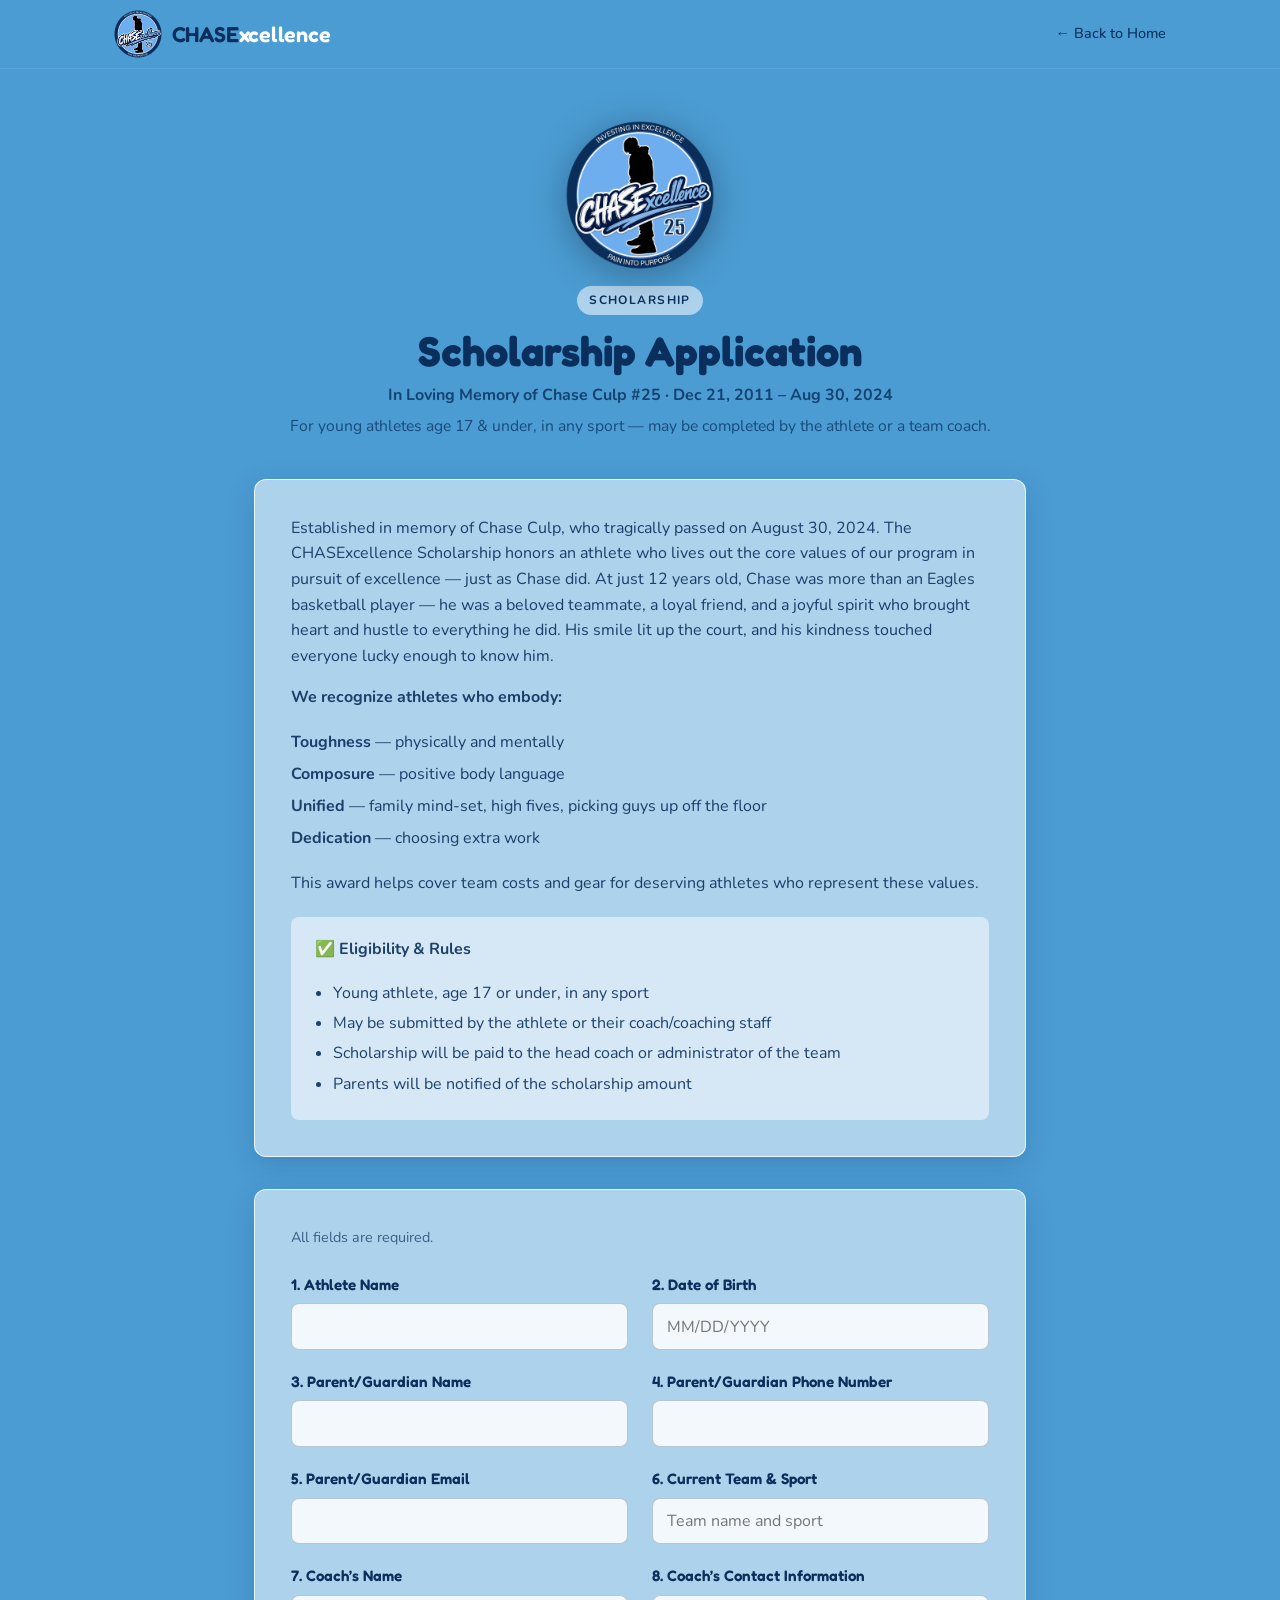
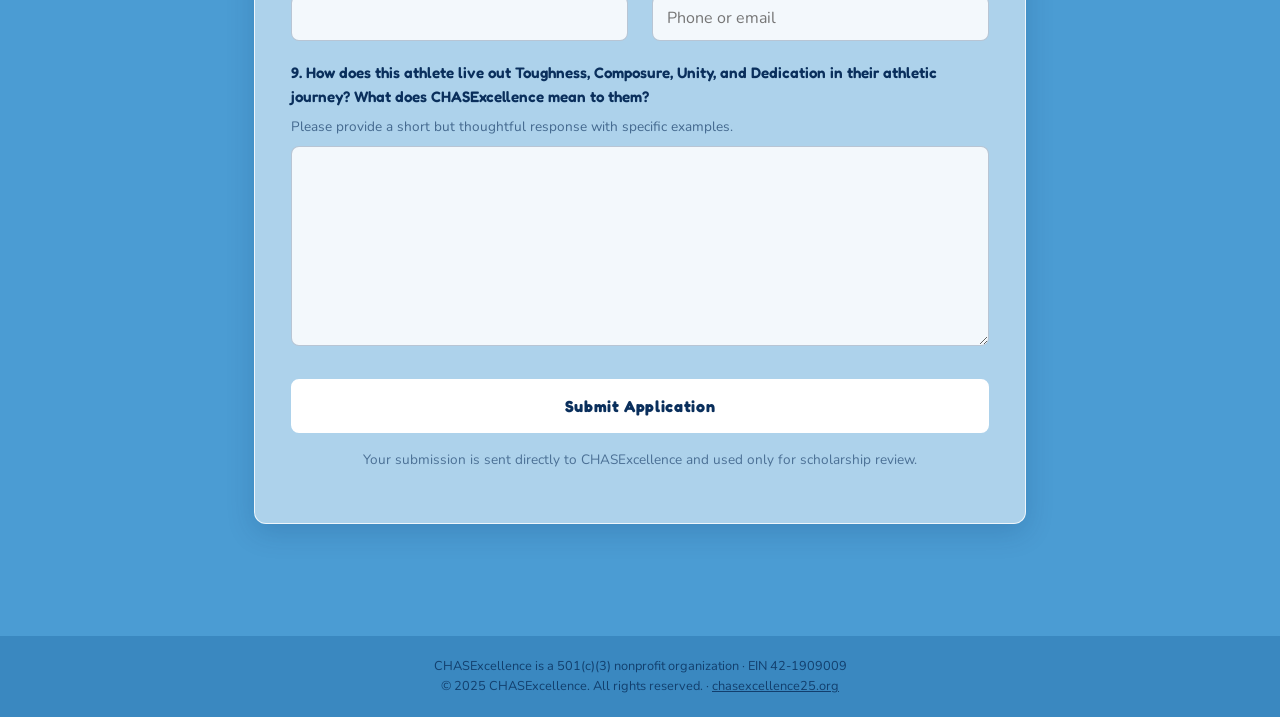
==== commit a9a151a6: "Broaden scholarship to all sports across site and application - Homepage title and scholarship intro" ====
--- a/apply.html
+++ b/apply.html
@@ -4,7 +4,7 @@
   <meta charset="UTF-8" />
   <meta name="viewport" content="width=device-width, initial-scale=1.0" />
   <title>Scholarship Application | CHASExcellence</title>
-  <meta name="description" content="Apply for the CHASExcellence Basketball Scholarship in memory of Chase Culp #25. To be completed by the player's coach." />
+  <meta name="description" content="Apply for the CHASExcellence Scholarship in memory of Chase Culp #25. Open to young athletes in any sport." />
   <meta name="robots" content="index, follow" />
   <link rel="icon" type="image/png" sizes="32x32" href="images/favicon-32.png" />
   <link rel="icon" type="image/png" sizes="64x64" href="images/favicon-64.png" />
@@ -32,15 +32,15 @@
       <div class="apply-header">
         <img src="images/logo-badge.png" alt="CHASExcellence logo" class="apply-badge" />
         <span class="label label-light">Scholarship</span>
-        <h1>Basketball Scholarship Application</h1>
+        <h1>Scholarship Application</h1>
         <p class="apply-memory">In Loving Memory of Chase Culp #25 &middot; Dec 21, 2011 &ndash; Aug 30, 2024</p>
-        <p class="apply-note-top">For basketball players age 17 &amp; under &mdash; to be completed by a team coach.</p>
+        <p class="apply-note-top">For young athletes age 17 &amp; under, in any sport &mdash; may be completed by the athlete or a team coach.</p>
       </div>
 
       <div class="apply-card apply-about">
         <p>
           Established in memory of Chase Culp, who tragically passed on August 30, 2024.
-          The CHASExcellence Scholarship honors a player who lives out the core values of our
+          The CHASExcellence Scholarship honors an athlete who lives out the core values of our
           program in pursuit of excellence &mdash; just as Chase did. At just 12 years old, Chase was
           more than an Eagles basketball player &mdash; he was a beloved teammate, a loyal friend, and a
           joyful spirit who brought heart and hustle to everything he did. His smile lit up the court,
@@ -53,13 +53,13 @@
           <li><strong>Unified</strong> &mdash; family mind-set, high fives, picking guys up off the floor</li>
           <li><strong>Dedication</strong> &mdash; choosing extra work</li>
         </ul>
-        <p>This award helps cover club team costs and gear for deserving players who represent these values.</p>
+        <p>This award helps cover team costs and gear for deserving athletes who represent these values.</p>
         <div class="apply-rules">
           <p><strong>&#9989; Eligibility &amp; Rules</strong></p>
           <ul>
-            <li>Club basketball player, age 17 or under</li>
-            <li>Submission must be made by the player&rsquo;s coach/coaching staff</li>
-            <li>Scholarship will be paid to the head coach or administrator of the club team</li>
+            <li>Young athlete, age 17 or under, in any sport</li>
+            <li>May be submitted by the athlete or their coach/coaching staff</li>
+            <li>Scholarship will be paid to the head coach or administrator of the team</li>
             <li>Parents will be notified of the scholarship amount</li>
           </ul>
         </div>
@@ -72,8 +72,8 @@
 
         <div class="field-grid">
           <div class="field">
-            <label for="playerName">1. Player Name</label>
-            <input type="text" id="playerName" name="Player Name" autocomplete="off" required />
+            <label for="playerName">1. Athlete Name</label>
+            <input type="text" id="playerName" name="Athlete Name" autocomplete="off" required />
           </div>
           <div class="field">
             <label for="dob">2. Date of Birth</label>
@@ -92,8 +92,8 @@
             <input type="email" id="parentEmail" name="Parent/Guardian Email" autocomplete="off" required />
           </div>
           <div class="field">
-            <label for="clubTeam">6. Current Club Team</label>
-            <input type="text" id="clubTeam" name="Current Club Team" required />
+            <label for="clubTeam">6. Current Team &amp; Sport</label>
+            <input type="text" id="clubTeam" name="Current Team &amp; Sport" placeholder="Team name and sport" required />
           </div>
           <div class="field">
             <label for="coachName">7. Coach&rsquo;s Name</label>
@@ -106,8 +106,8 @@
         </div>
 
         <div class="field field-full">
-          <label for="essay">9. How does your player live out Toughness, Composure, Unified, and Dedication in their basketball journey? What does CHASExcellence mean to them?</label>
-          <p class="field-hint">Please provide a short but thoughtful response with specific examples. (To be completed by coach/coaching staff)</p>
+          <label for="essay">9. How does this athlete live out Toughness, Composure, Unity, and Dedication in their athletic journey? What does CHASExcellence mean to them?</label>
+          <p class="field-hint">Please provide a short but thoughtful response with specific examples.</p>
           <textarea id="essay" name="Values Essay" rows="8" required></textarea>
         </div>
 
@@ -147,7 +147,7 @@
         btn.textContent = 'Submitting…';
         var player = form.querySelector('#playerName').value.trim();
         document.getElementById('subjectField').value =
-          'New Scholarship Application — ' + (player || 'Unnamed player');
+          'New Scholarship Application — ' + (player || 'Unnamed athlete');
         fetch(form.action, {
           method: 'POST',
           body: new FormData(form),
--- a/style.css
+++ b/style.css
@@ -342,6 +342,37 @@
   align-items: center;
 }
 .about-text h2 { margin-top: 0.5rem; }
+.about-story {
+  max-width: 760px;
+  margin: 4rem auto 0;
+  padding-top: 3rem;
+  border-top: 1px solid rgba(10,47,92,0.15);
+}
+.about-story h2 { margin-bottom: 1.25rem; }
+.about-story p { margin-bottom: 1.1rem; }
+.about-story p:last-child { margin-bottom: 0; }
+/* Gallery tribute intro */
+.gallery-intro {
+  max-width: 760px;
+  margin: 0 auto 3rem;
+}
+.gallery-intro p { margin-bottom: 1.1rem; }
+.gallery-glimpse {
+  margin-top: 1.75rem;
+  text-align: center;
+  font-style: italic;
+  color: rgba(10,47,92,0.72);
+}
+
+/* Obituary + In the News block */
+.about-remembrance {
+  margin-top: 2.5rem;
+  padding-top: 2.5rem;
+  border-top: 1px solid rgba(10,47,92,0.15);
+}
+.remembrance-group { margin-bottom: 1.75rem; }
+.remembrance-group:last-child { margin-bottom: 0; }
+.about-remembrance .about-news-label { margin-top: 0; }
 .about-text p { color: var(--text-mid); }
 .about-links {
   display: flex;
@@ -455,6 +486,10 @@
 .card-icon {
   font-size: 2rem;
   margin-bottom: 1rem;
+}
+.card-icon-sports {
+  font-size: 1.7rem;
+  letter-spacing: 0.15rem;
 }
 .scholarship-card p { color: var(--text-mid); font-size: 0.95rem; }
 .scholarship-cta {
@@ -1046,59 +1081,6 @@
   transform: rotate(45deg);
 }
 
-/* Pull-quote band */
-.quote-band {
-  background: var(--green-dark);
-  text-align: center;
-  position: relative;
-  overflow: hidden;
-  display: flex;
-  align-items: center;
-  justify-content: center;
-  min-height: 470px;
-  padding-top: 5rem;
-  padding-bottom: 5rem;
-}
-.quote-band::before {
-  content: "";
-  position: absolute;
-  top: 50%;
-  left: 50%;
-  transform: translate(-50%, -50%);
-  width: 400px;
-  height: 400px;
-  max-width: 70vw;
-  background: url("images/logo-badge.png") center / contain no-repeat;
-  opacity: 0.09;
-  pointer-events: none;
-}
-.quote-band .container {
-  position: relative;
-  z-index: 1;
-  max-width: 860px;
-}
-.quote-mark {
-  font-family: 'Fredoka', sans-serif;
-  font-size: 5rem;
-  line-height: 0.4;
-  color: rgba(255,255,255,0.55);
-  margin-bottom: 1rem;
-}
-.quote-text {
-  font-family: 'Fredoka', sans-serif;
-  font-weight: 600;
-  font-size: clamp(1.9rem, 4.8vw, 3.1rem);
-  line-height: 1.18;
-  color: var(--navy);
-  border: 0;
-}
-.quote-sub {
-  margin: 1.5rem auto 0;
-  max-width: 620px;
-  font-size: 1.05rem;
-  color: rgba(10,47,92,0.82);
-}
-
 /* ---- Motion ---- */
 @media (prefers-reduced-motion: no-preference) {
   /* Scroll reveals */
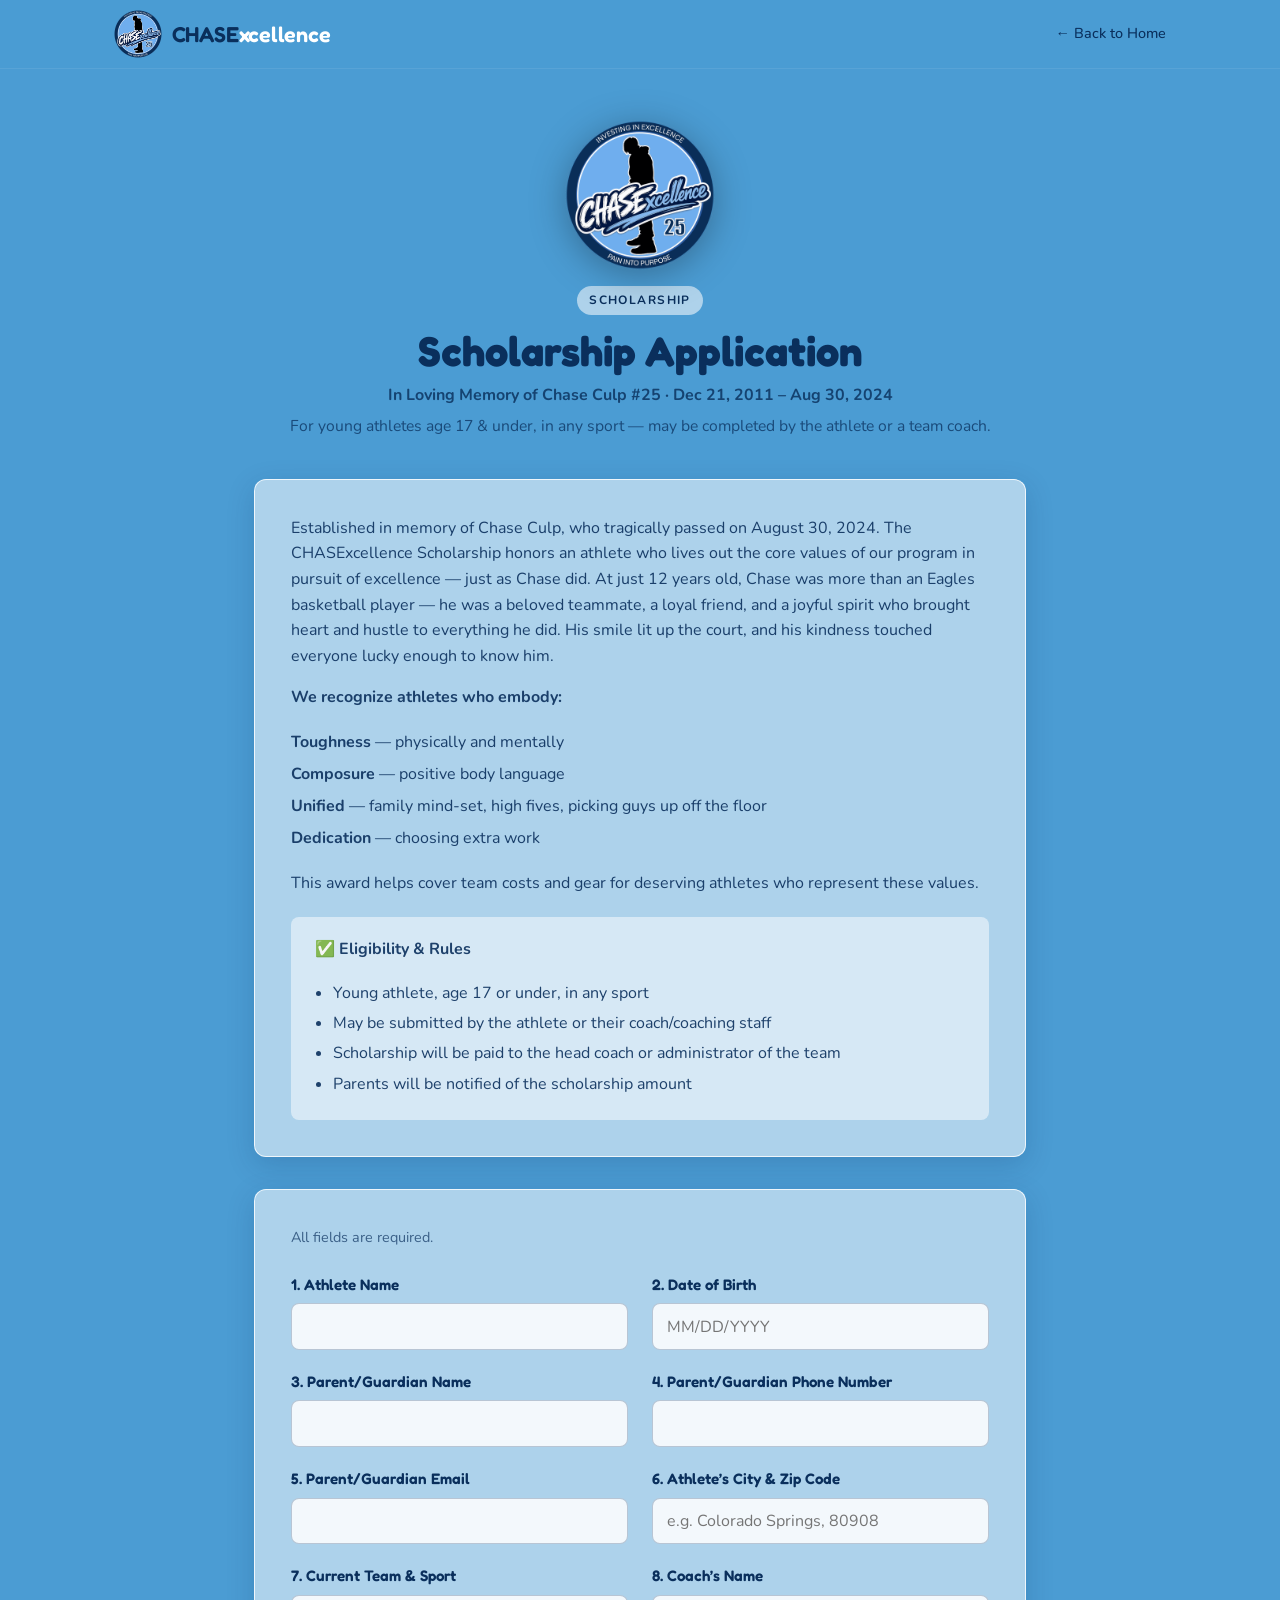
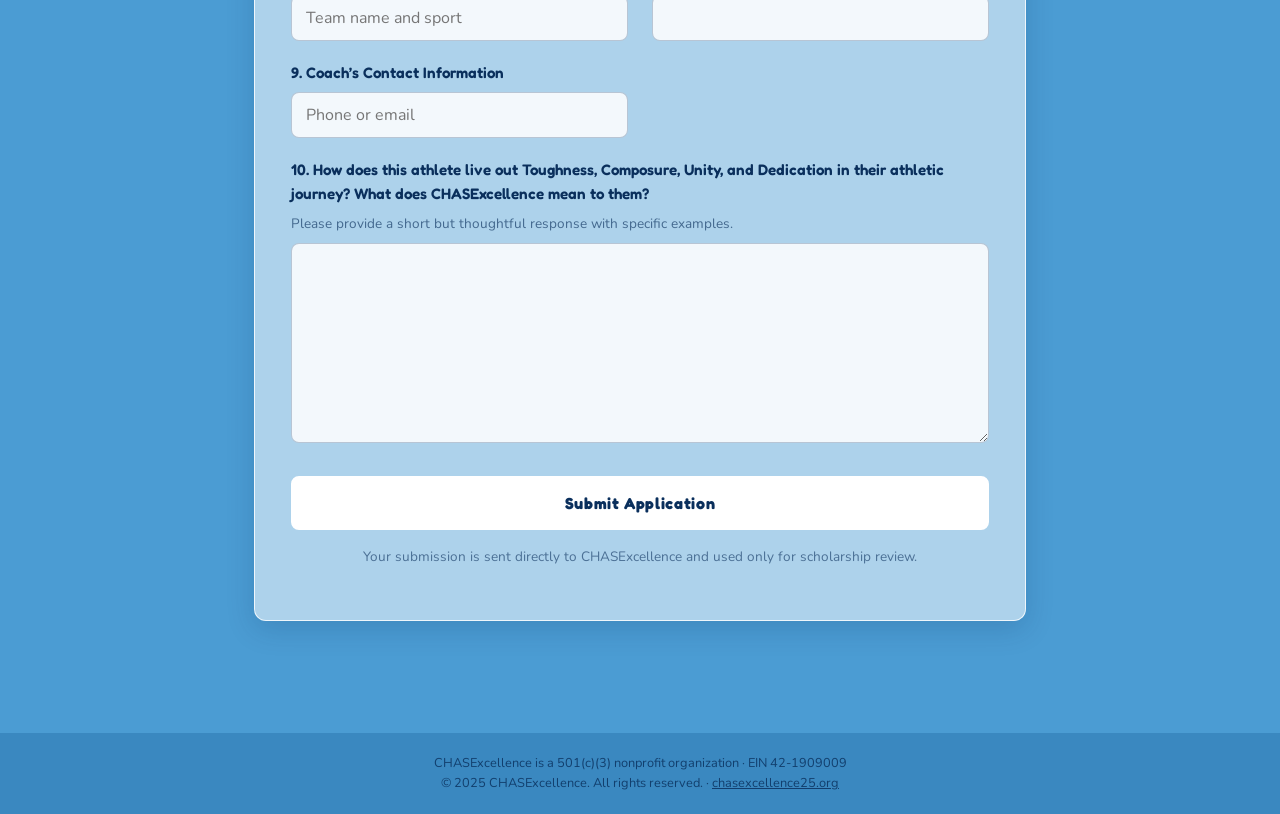
==== commit 4c4b5443: "Add Athlete's City & Zip Code field to scholarship application Free-text field, not a checkbox, so s" ====
--- a/apply.html
+++ b/apply.html
@@ -92,21 +92,25 @@
             <input type="email" id="parentEmail" name="Parent/Guardian Email" autocomplete="off" required />
           </div>
           <div class="field">
-            <label for="clubTeam">6. Current Team &amp; Sport</label>
+            <label for="athleteCity">6. Athlete&rsquo;s City &amp; Zip Code</label>
+            <input type="text" id="athleteCity" name="Athlete City & Zip" placeholder="e.g. Colorado Springs, 80908" autocomplete="off" required />
+          </div>
+          <div class="field">
+            <label for="clubTeam">7. Current Team &amp; Sport</label>
             <input type="text" id="clubTeam" name="Current Team &amp; Sport" placeholder="Team name and sport" required />
           </div>
           <div class="field">
-            <label for="coachName">7. Coach&rsquo;s Name</label>
+            <label for="coachName">8. Coach&rsquo;s Name</label>
             <input type="text" id="coachName" name="Coach Name" autocomplete="off" required />
           </div>
           <div class="field">
-            <label for="coachContact">8. Coach&rsquo;s Contact Information</label>
+            <label for="coachContact">9. Coach&rsquo;s Contact Information</label>
             <input type="text" id="coachContact" name="Coach Contact" placeholder="Phone or email" autocomplete="off" required />
           </div>
         </div>
 
         <div class="field field-full">
-          <label for="essay">9. How does this athlete live out Toughness, Composure, Unity, and Dedication in their athletic journey? What does CHASExcellence mean to them?</label>
+          <label for="essay">10. How does this athlete live out Toughness, Composure, Unity, and Dedication in their athletic journey? What does CHASExcellence mean to them?</label>
           <p class="field-hint">Please provide a short but thoughtful response with specific examples.</p>
           <textarea id="essay" name="Values Essay" rows="8" required></textarea>
         </div>
--- a/style.css
+++ b/style.css
@@ -107,6 +107,10 @@
   font-size: 1.05rem;
 }
 .section-dark .section-sub { color: rgba(255,255,255,0.7); }
+.value-highlight {
+  font-weight: 700;
+  color: var(--navy);
+}
 
 /* ---- Buttons ---- */
 .btn {
@@ -131,6 +135,17 @@
   border-color: #E4ECF3;
   transform: translateY(-1px);
 }
+.btn-givebutter {
+  display: inline-flex;
+  align-items: center;
+  gap: 0.6rem;
+}
+.givebutter-icon {
+  width: 22px;
+  height: 22px;
+  border-radius: 6px;
+  flex-shrink: 0;
+}
 .btn-outline {
   background: transparent;
   color: var(--carolina);
@@ -159,26 +174,6 @@
 .btn-nav-outline:hover {
   background: rgba(255,255,255,0.1);
   border-color: var(--white);
-}
-.btn-venmo {
-  display: inline-flex;
-  align-items: center;
-  gap: 0.6rem;
-  background: #008CFF;
-  color: var(--white);
-  border-color: #008CFF;
-  font-size: 1.1rem;
-  padding: 0.9rem 2rem;
-}
-.btn-venmo:hover {
-  background: #0077d9;
-  border-color: #0077d9;
-  transform: translateY(-1px);
-}
-.venmo-icon {
-  width: 20px;
-  height: 20px;
-  flex-shrink: 0;
 }
 
 /* ---- Nav ---- */
@@ -495,8 +490,15 @@
 .scholarship-cta {
   text-align: center;
 }
+#values { scroll-margin-top: 88px; }
+.scholarship-midhead {
+  text-align: center;
+  color: var(--navy);
+  font-size: 1.5rem;
+  margin: 3.5rem 0 2rem;
+}
 .cta-note {
-  color: var(--text-light);
+  color: rgba(10,47,92,0.7);
   font-size: 0.85rem;
   margin-top: 0.75rem;
 }
@@ -563,6 +565,7 @@
   gap: 3rem;
   align-items: center;
 }
+.event-content-single { grid-template-columns: 1fr; }
 .event-date {
   font-size: 0.9rem;
   font-weight: 600;
@@ -628,7 +631,25 @@
 .event-flyer-caption {
   font-size: 0.8rem;
   color: rgba(10,47,92,0.65);
-  margin: 0.5rem 0 1rem;
+  margin: 0.5rem 0 0.75rem;
+}
+.event-flyer-buy-link {
+  display: inline-block;
+  background: var(--gold);
+  color: var(--navy);
+  font-family: 'Fredoka', sans-serif;
+  font-weight: 700;
+  font-size: 0.85rem;
+  letter-spacing: 0.02em;
+  padding: 0.55rem 1.25rem;
+  border-radius: 8px;
+  box-shadow: 0 6px 16px rgba(10,47,92,0.25);
+  transition: transform 0.2s ease, box-shadow 0.2s ease, background 0.2s ease;
+}
+.event-flyer-buy-link:hover {
+  background: #E4ECF3;
+  transform: translateY(-1px);
+  box-shadow: 0 10px 22px rgba(10,47,92,0.32);
 }
 .event-partner-chip img {
   width: 150px;
@@ -720,40 +741,82 @@
   height: 100%;
   border: none;
 }
+/* For a portrait/vertical source video (e.g. 1080x1920) — the default
+   16:9 .video-wrapper would pillarbox it into a small strip with big
+   black bars on either side. Sized by HEIGHT (not width, like the
+   padding-bottom trick above) so it lands close to its sibling
+   .event-media-item's height instead of towering over it — at full
+   column width, 9:16 would render 3x taller than a 16:9 card. */
+.video-wrapper-vertical {
+  padding-bottom: 0;
+  aspect-ratio: 9 / 16;
+  height: 360px;
+  width: auto;
+  max-width: 100%;
+  margin: 0 auto;
+  justify-self: center;
+}
 .facebook-reel-card {
+  display: block;
+  position: relative;
+  padding-bottom: 56.25%;
+  height: 0;
+  border-radius: var(--radius);
+  overflow: hidden;
+  background-size: cover;
+  background-position: center 30%;
+  background-color: #000;
+  transition: transform var(--transition);
+}
+.facebook-reel-card:hover { transform: scale(1.015); }
+.fb-reel-overlay {
+  position: absolute;
+  inset: 0;
+  background: linear-gradient(to top, rgba(0,0,0,0.82) 0%, rgba(0,0,0,0.15) 55%, rgba(0,0,0,0) 100%);
+}
+/* Busy/light backgrounds (e.g. a white banner with QR codes) need a much
+   harder, tighter-to-the-bottom band than the default gradient to fully
+   hide detail behind the text row — the default's 82%/mid-fade isn't
+   enough against near-white. */
+.fb-reel-overlay-strong {
+  background: linear-gradient(to top, rgba(0,0,0,0.97) 0%, rgba(0,0,0,0.97) 14%, rgba(0,0,0,0) 45%);
+}
+.fb-reel-row {
+  position: absolute;
+  left: 0;
+  right: 0;
+  bottom: 0;
   display: flex;
   align-items: center;
-  gap: 1.25rem;
-  background: rgba(255,255,255,0.06);
-  border: 1px solid rgba(255,255,255,0.12);
-  border-radius: var(--radius);
-  padding: 1.5rem;
-  color: var(--white);
-  transition: background var(--transition);
-  height: calc(100% - 1.75rem);
-}
-.facebook-reel-card:hover {
-  background: rgba(255,255,255,0.1);
+  gap: 1rem;
+  padding: 1.1rem 1.25rem;
 }
 .fb-reel-icon {
   color: #1877F2;
   flex-shrink: 0;
-}
-.fb-reel-text { flex: 1; }
+  display: flex;
+}
+.fb-reel-text { flex: 1; min-width: 0; }
 .fb-reel-title {
   font-family: 'Fredoka', sans-serif;
   font-weight: 700;
   font-size: 1rem;
   color: var(--white);
-  margin-bottom: 0.25rem;
+  margin-bottom: 0.15rem;
+  white-space: nowrap;
+  overflow: hidden;
+  text-overflow: ellipsis;
 }
 .fb-reel-sub {
-  font-size: 0.85rem;
-  color: rgba(255,255,255,0.55);
+  font-size: 0.82rem;
+  color: rgba(255,255,255,0.75);
   margin: 0;
+  white-space: nowrap;
+  overflow: hidden;
+  text-overflow: ellipsis;
 }
 .fb-reel-arrow {
-  color: rgba(255,255,255,0.4);
+  color: rgba(255,255,255,0.75);
   font-size: 1.25rem;
   flex-shrink: 0;
 }
@@ -761,9 +824,49 @@
 /* ---- Impact Stats ---- */
 .impact-grid {
   display: grid;
-  grid-template-columns: repeat(4, 1fr);
+  /* 3 columns, not 4: there are 6 stats, so 3 gives two full rows with no
+     trailing hole. Re-check this if a stat is ever added or removed. */
+  grid-template-columns: repeat(3, 1fr);
   gap: 1.5rem;
 }
+.sponsors-grid {
+  display: grid;
+  /* 150px (not 160) so a 6th column fits at desktop width — that lets row 1
+     hold Coop + DPORS + Revival(2) + Lux(2) exactly, with no trailing hole. */
+  grid-template-columns: repeat(auto-fit, minmax(150px, 1fr));
+  gap: 1.5rem;
+}
+.sponsor-card {
+  padding: 1rem;
+  height: 160px;
+  display: flex;
+  align-items: center;
+  justify-content: center;
+  transition: transform var(--transition);
+}
+.sponsor-card:hover { transform: translateY(-4px); }
+.sponsor-card-dpors { padding: 0.35rem; }
+/* Very wide (~6.5:1) wordmark, so a single column caps it far too small.
+   Spans 2 with a width cap to lift it without letting it dominate. */
+.sponsor-card-tiffany { grid-column: span 2; }
+/* Spans 2 columns so its wide 2:1 mark can reach the same height as the
+   Chicken Coop / DPORS logos; height comes from the default card. */
+.sponsor-card-revival { grid-column: span 2; }
+/* ~2.6:1 card — width-constrained in a single column, so it spans 2 to grow. */
+.sponsor-card-lux { grid-column: span 2; }
+/* Wide pre-carded logos, width-constrained in one column: trimming their card
+   padding is the only lever that grows them without disturbing row 1. */
+.sponsor-card-speard,
+.sponsor-card-colorado { padding: 0.3rem; }
+.sponsor-card img {
+  max-width: 100%;
+  max-height: 100%;
+  object-fit: contain;
+  border-radius: 8px;
+}
+/* Must come after `.sponsor-card img` — same specificity, so source order decides. */
+.sponsor-card-tiffany img { max-width: 74%; }
+.sponsor-card-lux img { max-width: 88%; }
 .impact-stat {
   background: var(--white);
   border: 1px solid var(--border);
@@ -832,8 +935,8 @@
 }
 .footer-inner {
   display: grid;
-  grid-template-columns: 2fr 1fr 1.3fr 1fr;
-  gap: 3rem;
+  grid-template-columns: 1.6fr 0.8fr 1fr 0.8fr 0.9fr;
+  gap: 2.5rem;
   padding-bottom: 3rem;
   border-bottom: 1px solid rgba(255,255,255,0.08);
 }
@@ -888,6 +991,12 @@
   grid-template-columns: 1fr auto;
   gap: 4rem;
   align-items: center;
+}
+.donate-payment-methods {
+  display: flex;
+  gap: 2rem;
+  flex-wrap: wrap;
+  justify-content: center;
 }
 .donate-text h2 { margin-top: 0.5rem; }
 .donate-text p { color: rgba(255,255,255,0.75); }
@@ -940,7 +1049,7 @@
   .hero-tagline { margin-left: auto; margin-right: auto; }
   .values-grid { grid-template-columns: repeat(2, 1fr); }
   .scholarship-grid { grid-template-columns: 1fr 1fr; }
-  .impact-grid { grid-template-columns: repeat(2, 1fr); }
+  .impact-grid { grid-template-columns: repeat(2, minmax(0, 1fr)); }
   .section-grid { grid-template-columns: 1fr; gap: 2.5rem; }
   .about-photo { order: -1; }
   .about-photo img { height: 320px; }
@@ -993,7 +1102,12 @@
   .hero-photo img { height: 300px; }
   .values-grid { grid-template-columns: 1fr 1fr; }
   .scholarship-grid { grid-template-columns: 1fr; }
-  .impact-grid { grid-template-columns: 1fr 1fr; }
+  /* minmax(0,1fr) keeps the two columns equal — a plain 1fr has a min-content
+     floor, so the widest number ($14,000+) stretched its column and left the
+     cards visibly mismatched. The smaller stat size keeps that number on one line. */
+  .impact-grid { grid-template-columns: repeat(2, minmax(0, 1fr)); }
+  .impact-stat { padding: 1.5rem 0.75rem; }
+  .stat-number { font-size: 1.75rem; }
   .gallery-grid { grid-template-columns: 1fr; grid-auto-rows: 240px; }
   .gallery-wide { grid-column: span 1; }
   .footer-inner { grid-template-columns: 1fr; }
@@ -1227,6 +1341,15 @@
 @media (max-width: 600px) {
   .section { padding: 4.5rem 0; }
   .section-header { margin-bottom: 2.5rem; }
+  /* The card is only ~140px tall here; icon + two text lines + padding
+     otherwise eats over half of it and crowds the background photo. */
+  .fb-reel-sub { display: none; }
+  .fb-reel-row { padding: 0.7rem 0.9rem; gap: 0.6rem; }
+  .fb-reel-icon svg { width: 24px; height: 24px; }
+  /* .event-media collapses to one column here, so its sibling reel card
+     shrinks with the narrower column while this fixed-height vertical
+     video wouldn't — rescale it down to match. */
+  .video-wrapper-vertical { height: 260px; }
 }
 
 /* Lightbox */
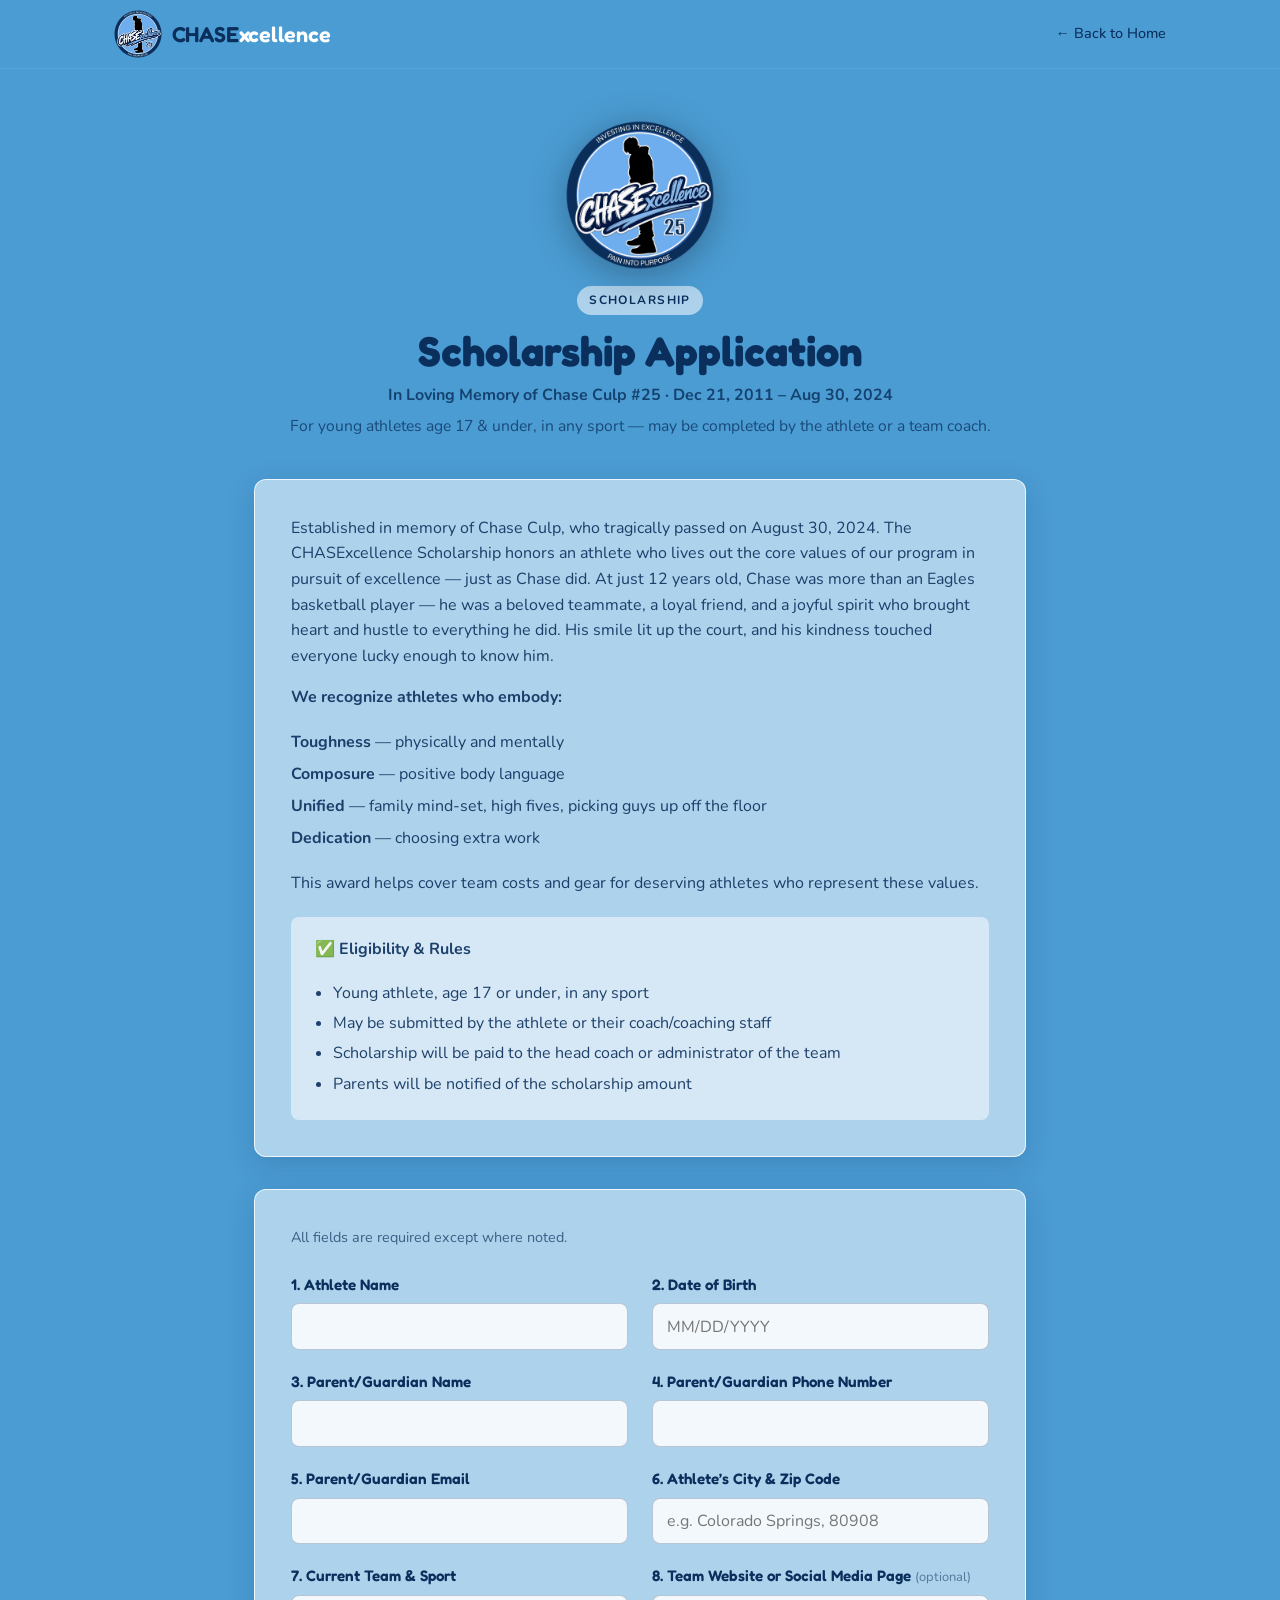
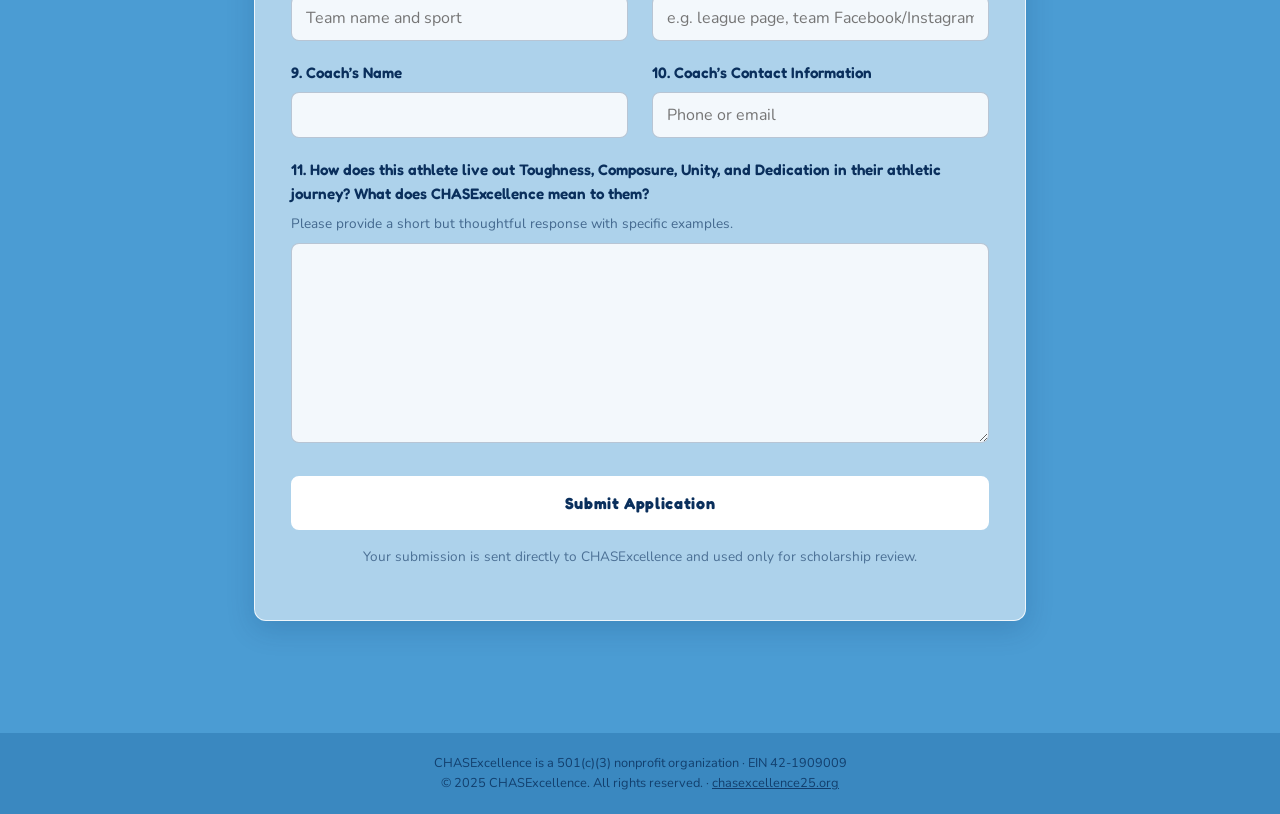
==== commit 849ddd3f: "Add optional Team Website/Social Media field as a fraud-prevention check A real team usually has som" ====
--- a/apply.html
+++ b/apply.html
@@ -68,7 +68,7 @@
       <form class="apply-card apply-form" id="applyForm" method="POST" action="https://formspree.io/f/mwvgbvga">
         <input type="text" name="_gotcha" style="display:none" tabindex="-1" autocomplete="off" aria-hidden="true" />
         <input type="hidden" name="_subject" id="subjectField" value="New Scholarship Application" />
-        <p class="apply-required-note">All fields are required.</p>
+        <p class="apply-required-note">All fields are required except where noted.</p>
 
         <div class="field-grid">
           <div class="field">
@@ -100,17 +100,21 @@
             <input type="text" id="clubTeam" name="Current Team &amp; Sport" placeholder="Team name and sport" required />
           </div>
           <div class="field">
-            <label for="coachName">8. Coach&rsquo;s Name</label>
+            <label for="teamWeb">8. Team Website or Social Media Page <span class="field-optional">(optional)</span></label>
+            <input type="text" id="teamWeb" name="Team Website or Social Media" placeholder="e.g. league page, team Facebook/Instagram" autocomplete="off" />
+          </div>
+          <div class="field">
+            <label for="coachName">9. Coach&rsquo;s Name</label>
             <input type="text" id="coachName" name="Coach Name" autocomplete="off" required />
           </div>
           <div class="field">
-            <label for="coachContact">9. Coach&rsquo;s Contact Information</label>
+            <label for="coachContact">10. Coach&rsquo;s Contact Information</label>
             <input type="text" id="coachContact" name="Coach Contact" placeholder="Phone or email" autocomplete="off" required />
           </div>
         </div>
 
         <div class="field field-full">
-          <label for="essay">10. How does this athlete live out Toughness, Composure, Unity, and Dedication in their athletic journey? What does CHASExcellence mean to them?</label>
+          <label for="essay">11. How does this athlete live out Toughness, Composure, Unity, and Dedication in their athletic journey? What does CHASExcellence mean to them?</label>
           <p class="field-hint">Please provide a short but thoughtful response with specific examples.</p>
           <textarea id="essay" name="Values Essay" rows="8" required></textarea>
         </div>
--- a/style.css
+++ b/style.css
@@ -1458,6 +1458,12 @@
   font-size: 0.95rem;
   margin-bottom: 0.4rem;
 }
+.field-optional {
+  font-family: 'Nunito', sans-serif;
+  font-weight: 400;
+  color: rgba(10,47,92,0.55);
+  font-size: 0.85em;
+}
 .field-hint {
   color: rgba(10,47,92,0.65);
   font-size: 0.85rem;
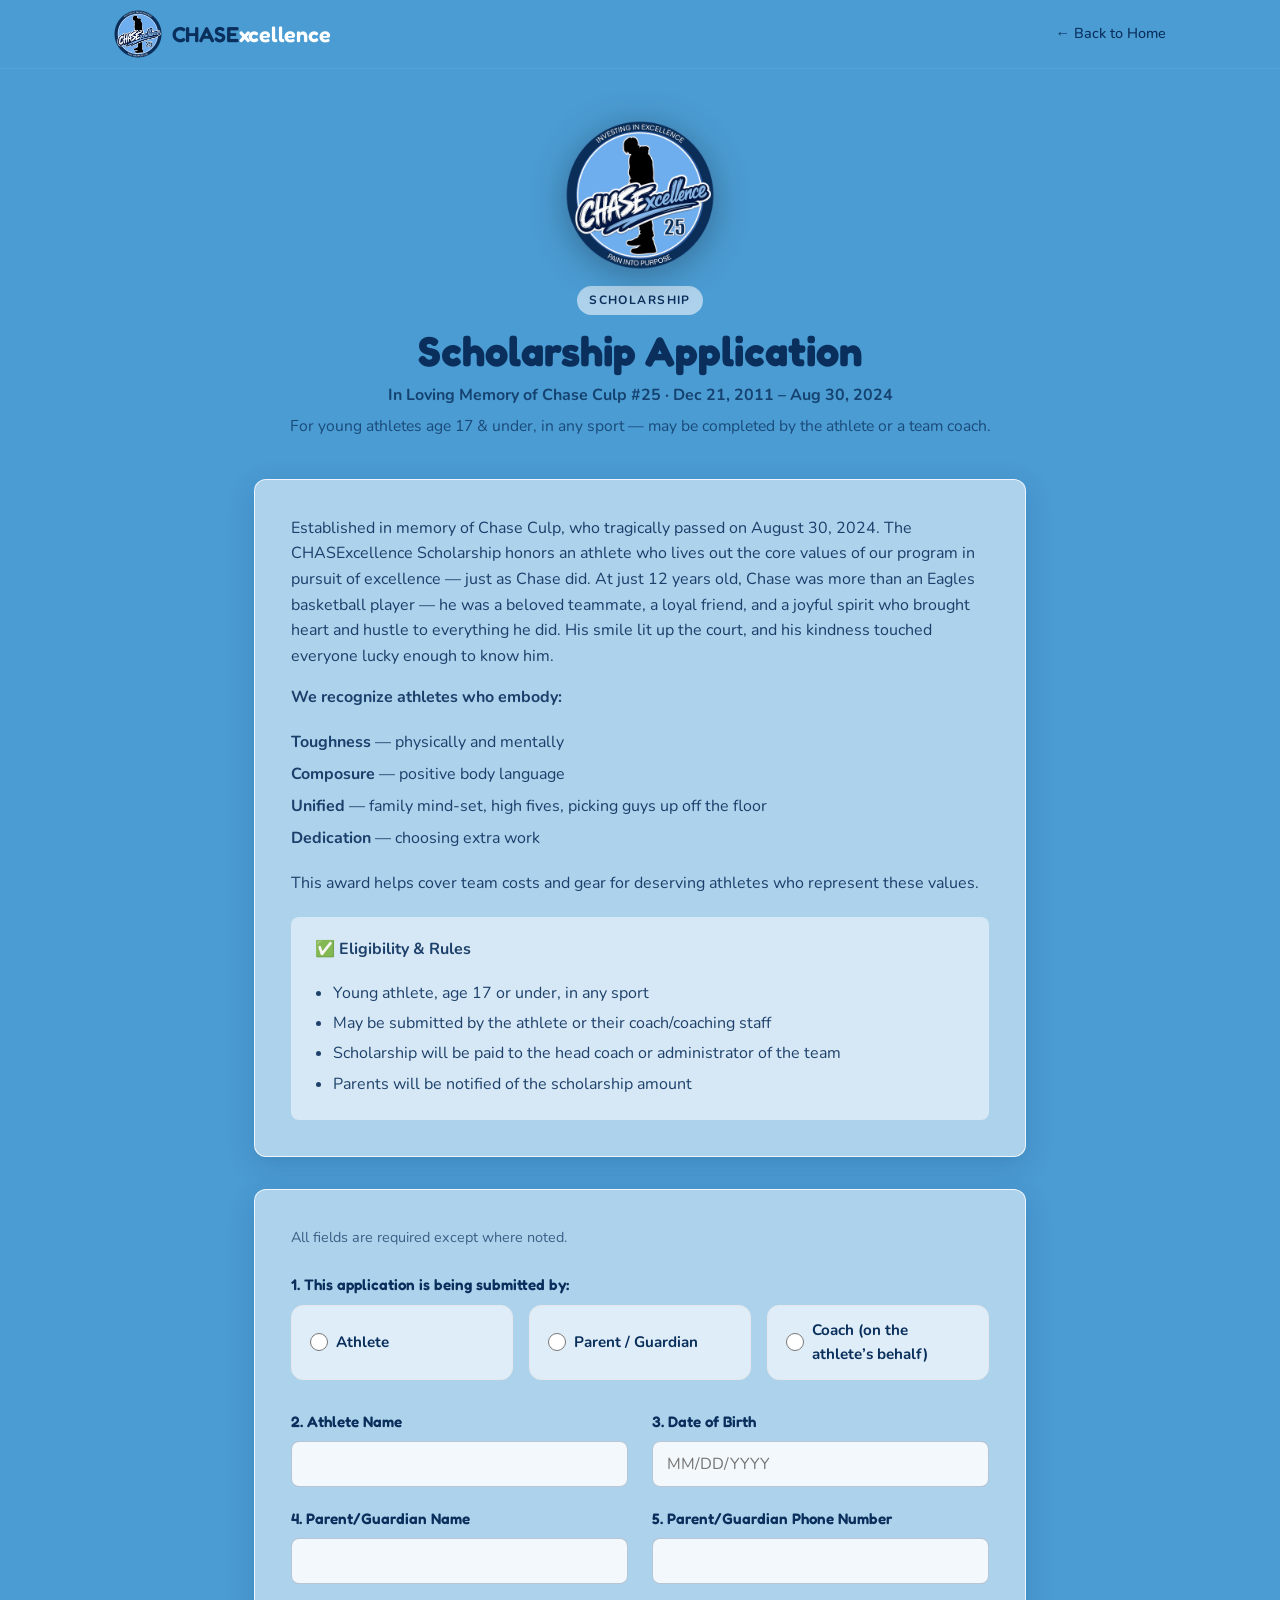
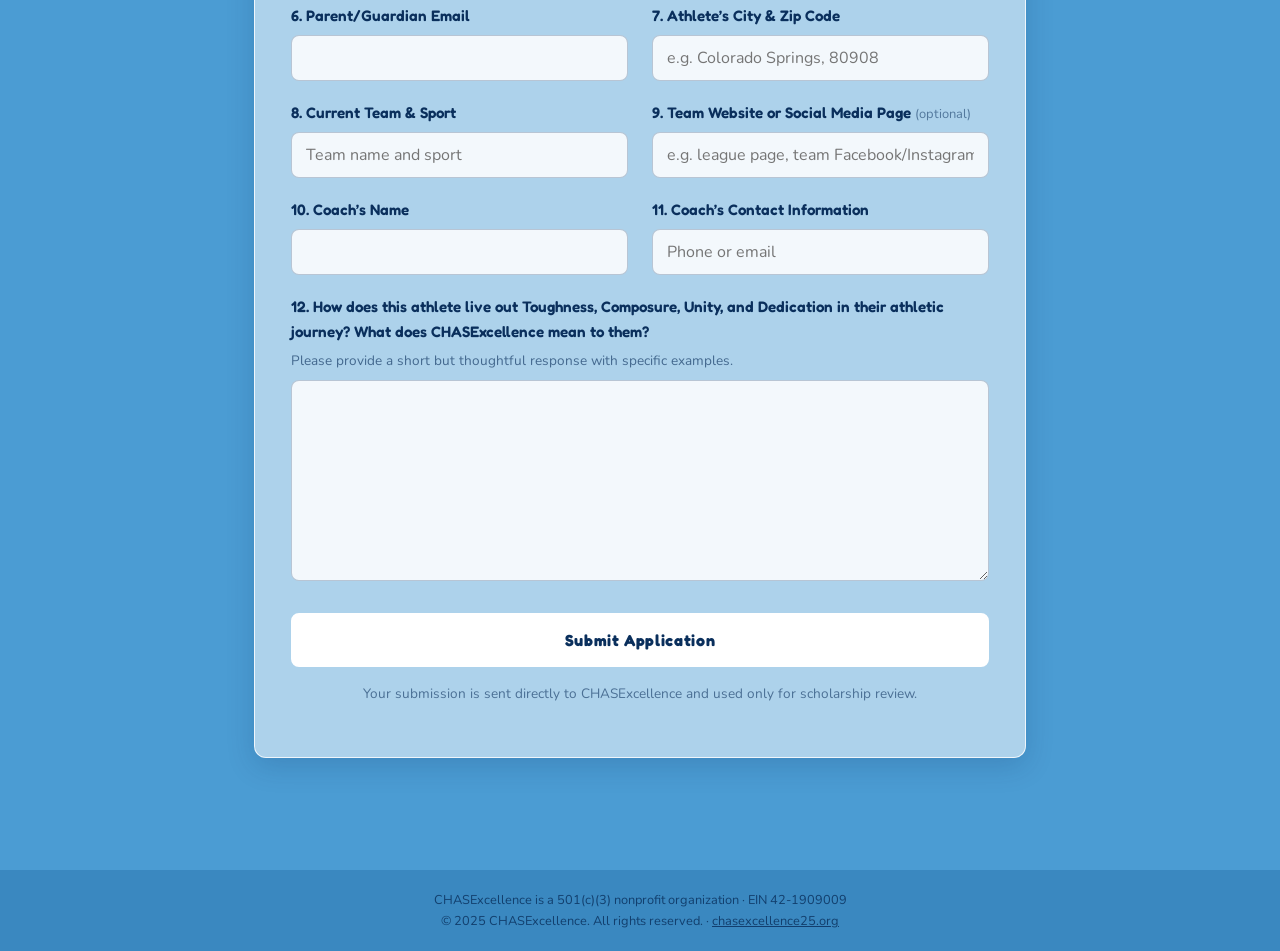
==== commit b835c1eb: "Add 'Submitted by' question to scholarship application New required radio field (Athlete / Parent-Gu" ====
--- a/apply.html
+++ b/apply.html
@@ -70,51 +70,69 @@
         <input type="hidden" name="_subject" id="subjectField" value="New Scholarship Application" />
         <p class="apply-required-note">All fields are required except where noted.</p>
 
+        <div class="field field-full">
+          <label>1. This application is being submitted by:</label>
+          <div class="radio-group">
+            <label class="radio-option">
+              <input type="radio" name="Submitted By" value="Athlete" required />
+              <span>Athlete</span>
+            </label>
+            <label class="radio-option">
+              <input type="radio" name="Submitted By" value="Parent / Guardian" required />
+              <span>Parent / Guardian</span>
+            </label>
+            <label class="radio-option">
+              <input type="radio" name="Submitted By" value="Coach (on the athlete's behalf)" required />
+              <span>Coach (on the athlete&rsquo;s behalf)</span>
+            </label>
+          </div>
+        </div>
+
         <div class="field-grid">
           <div class="field">
-            <label for="playerName">1. Athlete Name</label>
+            <label for="playerName">2. Athlete Name</label>
             <input type="text" id="playerName" name="Athlete Name" autocomplete="off" required />
           </div>
           <div class="field">
-            <label for="dob">2. Date of Birth</label>
+            <label for="dob">3. Date of Birth</label>
             <input type="text" id="dob" name="Date of Birth" placeholder="MM/DD/YYYY" pattern="\d{2}/\d{2}/\d{4}" title="MM/DD/YYYY" required />
           </div>
           <div class="field">
-            <label for="parentName">3. Parent/Guardian Name</label>
+            <label for="parentName">4. Parent/Guardian Name</label>
             <input type="text" id="parentName" name="Parent/Guardian Name" autocomplete="off" required />
           </div>
           <div class="field">
-            <label for="parentPhone">4. Parent/Guardian Phone Number</label>
+            <label for="parentPhone">5. Parent/Guardian Phone Number</label>
             <input type="tel" id="parentPhone" name="Parent/Guardian Phone" autocomplete="off" required />
           </div>
           <div class="field">
-            <label for="parentEmail">5. Parent/Guardian Email</label>
+            <label for="parentEmail">6. Parent/Guardian Email</label>
             <input type="email" id="parentEmail" name="Parent/Guardian Email" autocomplete="off" required />
           </div>
           <div class="field">
-            <label for="athleteCity">6. Athlete&rsquo;s City &amp; Zip Code</label>
+            <label for="athleteCity">7. Athlete&rsquo;s City &amp; Zip Code</label>
             <input type="text" id="athleteCity" name="Athlete City & Zip" placeholder="e.g. Colorado Springs, 80908" autocomplete="off" required />
           </div>
           <div class="field">
-            <label for="clubTeam">7. Current Team &amp; Sport</label>
+            <label for="clubTeam">8. Current Team &amp; Sport</label>
             <input type="text" id="clubTeam" name="Current Team &amp; Sport" placeholder="Team name and sport" required />
           </div>
           <div class="field">
-            <label for="teamWeb">8. Team Website or Social Media Page <span class="field-optional">(optional)</span></label>
+            <label for="teamWeb">9. Team Website or Social Media Page <span class="field-optional">(optional)</span></label>
             <input type="text" id="teamWeb" name="Team Website or Social Media" placeholder="e.g. league page, team Facebook/Instagram" autocomplete="off" />
           </div>
           <div class="field">
-            <label for="coachName">9. Coach&rsquo;s Name</label>
+            <label for="coachName">10. Coach&rsquo;s Name</label>
             <input type="text" id="coachName" name="Coach Name" autocomplete="off" required />
           </div>
           <div class="field">
-            <label for="coachContact">10. Coach&rsquo;s Contact Information</label>
+            <label for="coachContact">11. Coach&rsquo;s Contact Information</label>
             <input type="text" id="coachContact" name="Coach Contact" placeholder="Phone or email" autocomplete="off" required />
           </div>
         </div>
 
         <div class="field field-full">
-          <label for="essay">11. How does this athlete live out Toughness, Composure, Unity, and Dedication in their athletic journey? What does CHASExcellence mean to them?</label>
+          <label for="essay">12. How does this athlete live out Toughness, Composure, Unity, and Dedication in their athletic journey? What does CHASExcellence mean to them?</label>
           <p class="field-hint">Please provide a short but thoughtful response with specific examples.</p>
           <textarea id="essay" name="Values Essay" rows="8" required></textarea>
         </div>
--- a/style.css
+++ b/style.css
@@ -1469,6 +1469,38 @@
   font-size: 0.85rem;
   margin-bottom: 0.5rem;
 }
+.radio-group {
+  display: flex;
+  flex-wrap: wrap;
+  gap: 1rem;
+  margin-top: 0.5rem;
+}
+.radio-group .radio-option {
+  display: flex;
+  align-items: center;
+  gap: 0.5rem;
+  font-family: 'Nunito', sans-serif;
+  font-weight: 700;
+  color: var(--navy);
+  font-size: 0.95rem;
+  background: rgba(255,255,255,0.6);
+  border: 1px solid var(--border);
+  border-radius: var(--radius);
+  padding: 0.75rem 1.1rem;
+  cursor: pointer;
+  flex: 1;
+  min-width: 220px;
+}
+.radio-group .radio-option input {
+  width: 18px;
+  height: 18px;
+  accent-color: var(--green-dark);
+  flex-shrink: 0;
+}
+.radio-option:has(input:checked) {
+  border-color: var(--green-dark);
+  background: rgba(75,156,211,0.12);
+}
 .field input, .field textarea {
   width: 100%;
   font-family: 'Nunito', sans-serif;
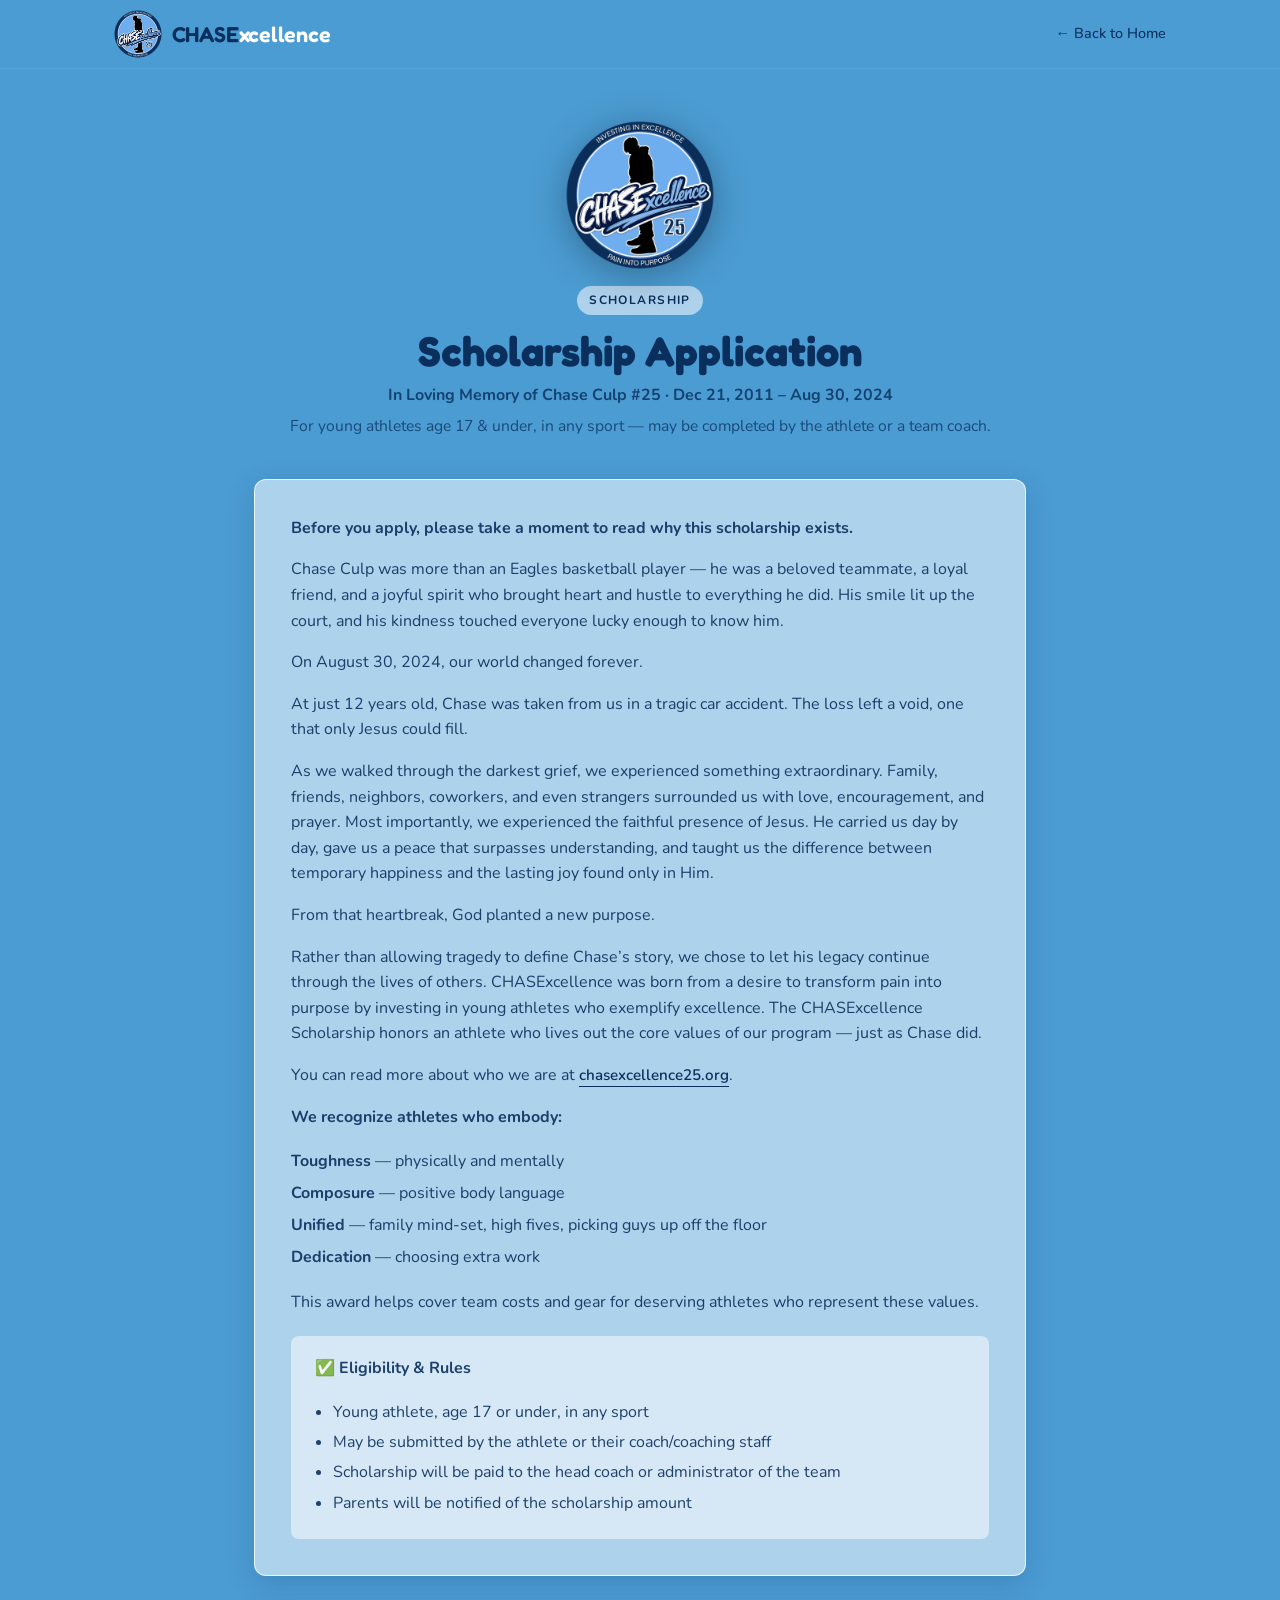
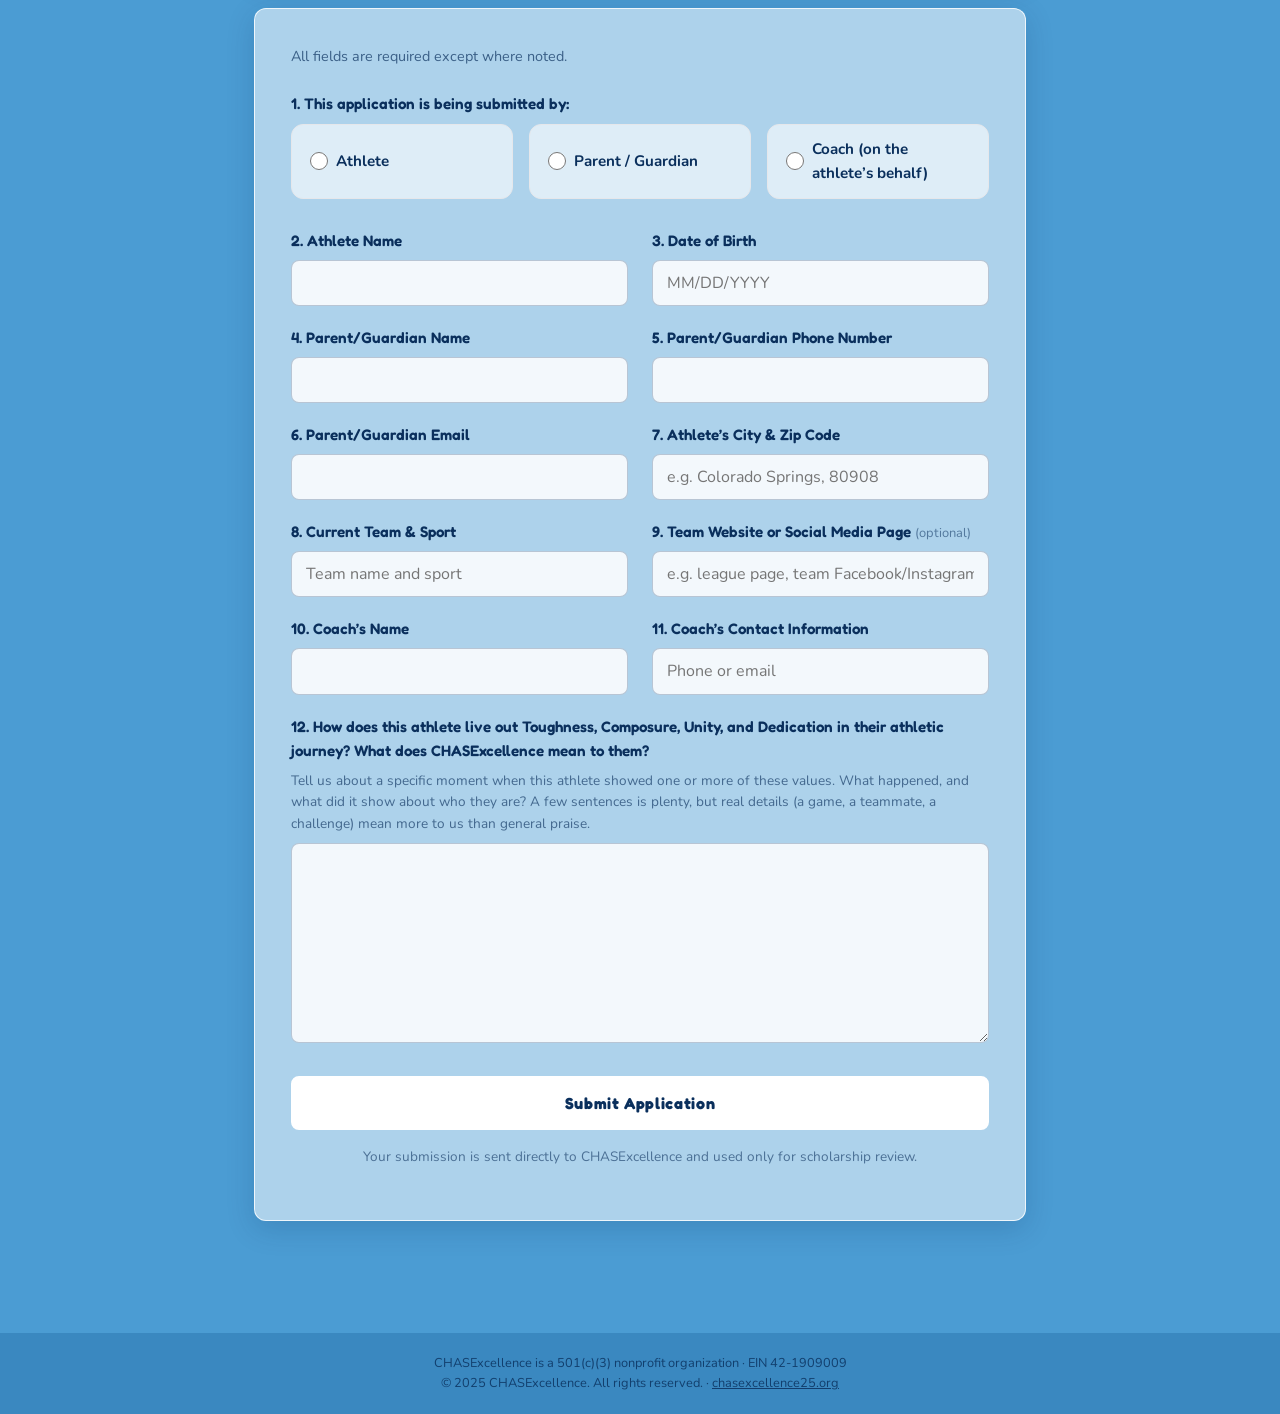
==== commit 4bb062ab: "Put Chase's story on the application page; reword the essay prompt Applicants and nominators weren't" ====
--- a/apply.html
+++ b/apply.html
@@ -38,14 +38,33 @@
       </div>
 
       <div class="apply-card apply-about">
-        <p>
-          Established in memory of Chase Culp, who tragically passed on August 30, 2024.
-          The CHASExcellence Scholarship honors an athlete who lives out the core values of our
-          program in pursuit of excellence &mdash; just as Chase did. At just 12 years old, Chase was
-          more than an Eagles basketball player &mdash; he was a beloved teammate, a loyal friend, and a
-          joyful spirit who brought heart and hustle to everything he did. His smile lit up the court,
-          and his kindness touched everyone lucky enough to know him.
-        </p>
+        <p><strong>Before you apply, please take a moment to read why this scholarship exists.</strong></p>
+        <p>
+          Chase Culp was more than an Eagles basketball player &mdash; he was a beloved teammate, a
+          loyal friend, and a joyful spirit who brought heart and hustle to everything he did. His
+          smile lit up the court, and his kindness touched everyone lucky enough to know him.
+        </p>
+        <p>On August 30, 2024, our world changed forever.</p>
+        <p>
+          At just 12 years old, Chase was taken from us in a tragic car accident. The loss left a
+          void, one that only Jesus could fill.
+        </p>
+        <p>
+          As we walked through the darkest grief, we experienced something extraordinary. Family,
+          friends, neighbors, coworkers, and even strangers surrounded us with love, encouragement,
+          and prayer. Most importantly, we experienced the faithful presence of Jesus. He carried us
+          day by day, gave us a peace that surpasses understanding, and taught us the difference
+          between temporary happiness and the lasting joy found only in Him.
+        </p>
+        <p>From that heartbreak, God planted a new purpose.</p>
+        <p>
+          Rather than allowing tragedy to define Chase&rsquo;s story, we chose to let his legacy
+          continue through the lives of others. CHASExcellence was born from a desire to transform
+          pain into purpose by investing in young athletes who exemplify excellence. The
+          CHASExcellence Scholarship honors an athlete who lives out the core values of our program
+          &mdash; just as Chase did.
+        </p>
+        <p>You can read more about who we are at <a href="index.html#about" class="link-underline">chasexcellence25.org</a>.</p>
         <p><strong>We recognize athletes who embody:</strong></p>
         <ul class="apply-values">
           <li><strong>Toughness</strong> &mdash; physically and mentally</li>
@@ -133,7 +152,7 @@
 
         <div class="field field-full">
           <label for="essay">12. How does this athlete live out Toughness, Composure, Unity, and Dedication in their athletic journey? What does CHASExcellence mean to them?</label>
-          <p class="field-hint">Please provide a short but thoughtful response with specific examples.</p>
+          <p class="field-hint">Tell us about a specific moment when this athlete showed one or more of these values. What happened, and what did it show about who they are? A few sentences is plenty, but real details (a game, a teammate, a challenge) mean more to us than general praise.</p>
           <textarea id="essay" name="Values Essay" rows="8" required></textarea>
         </div>
 
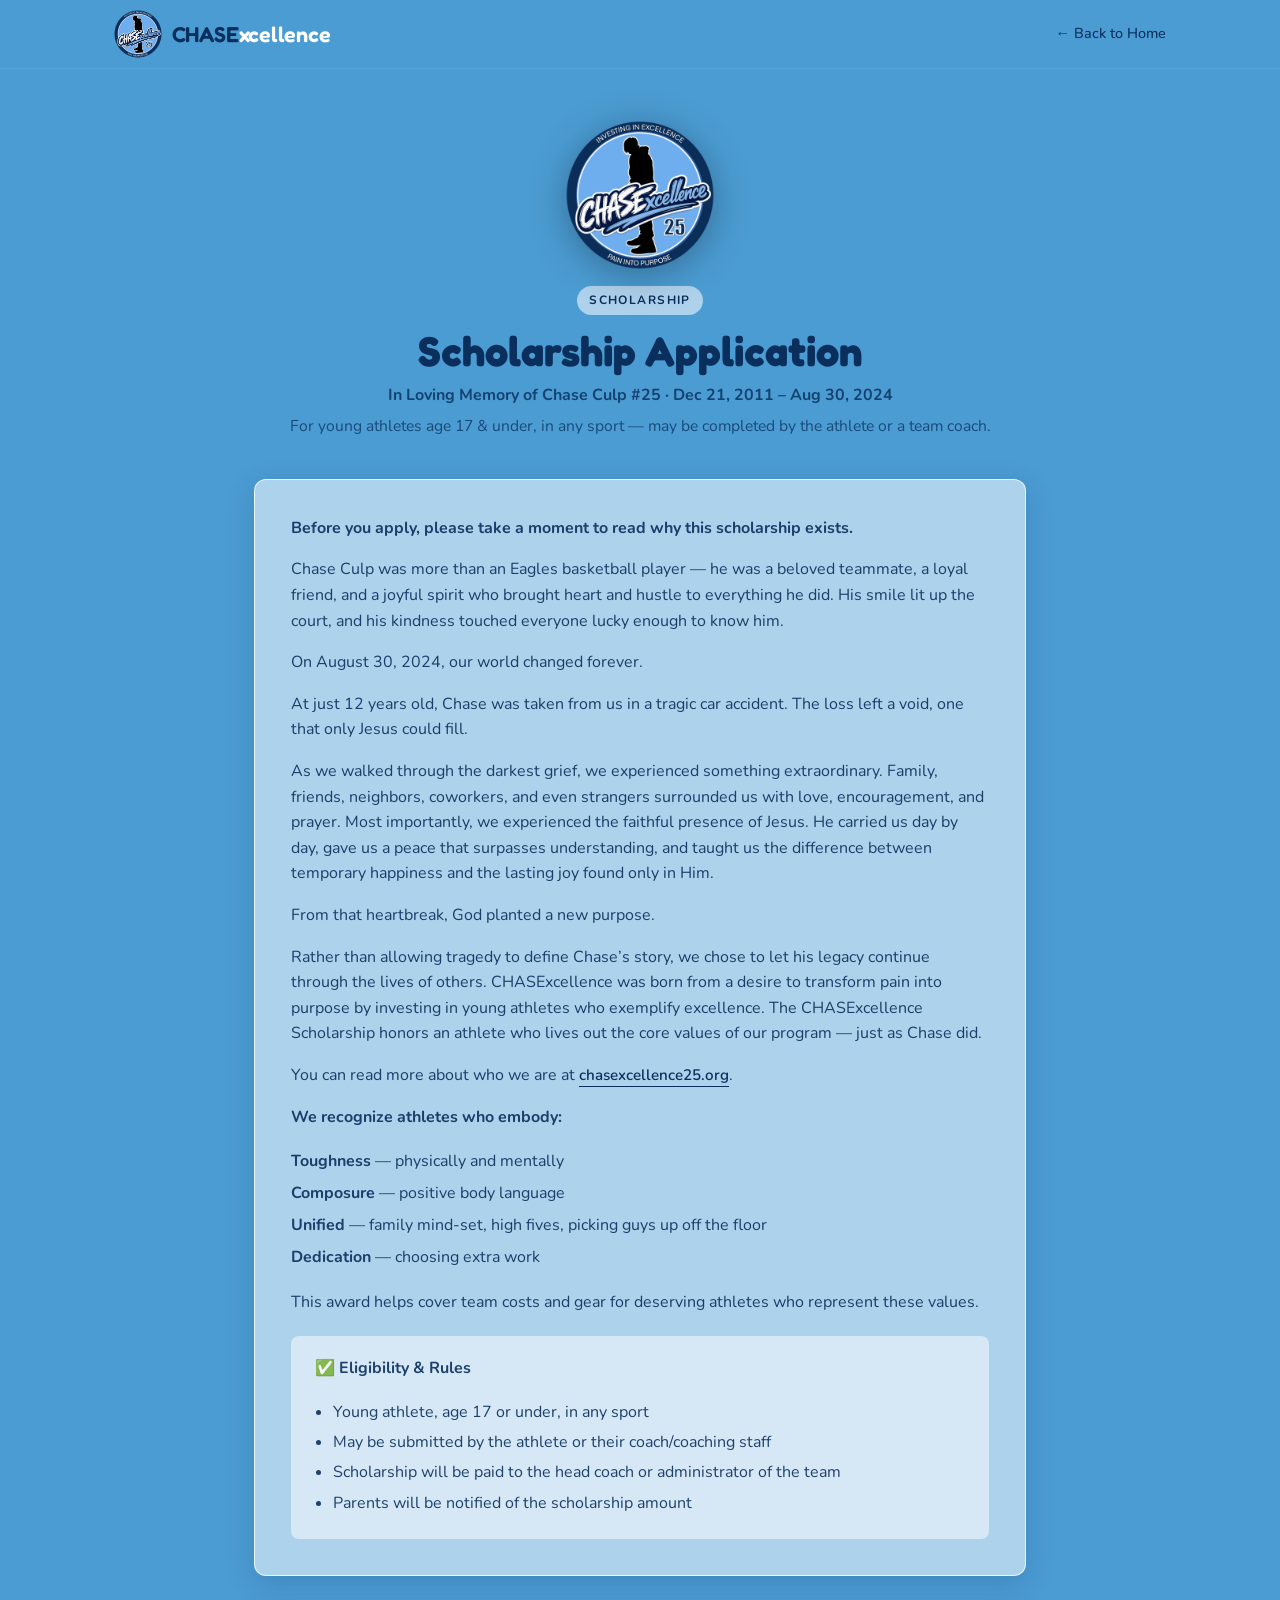
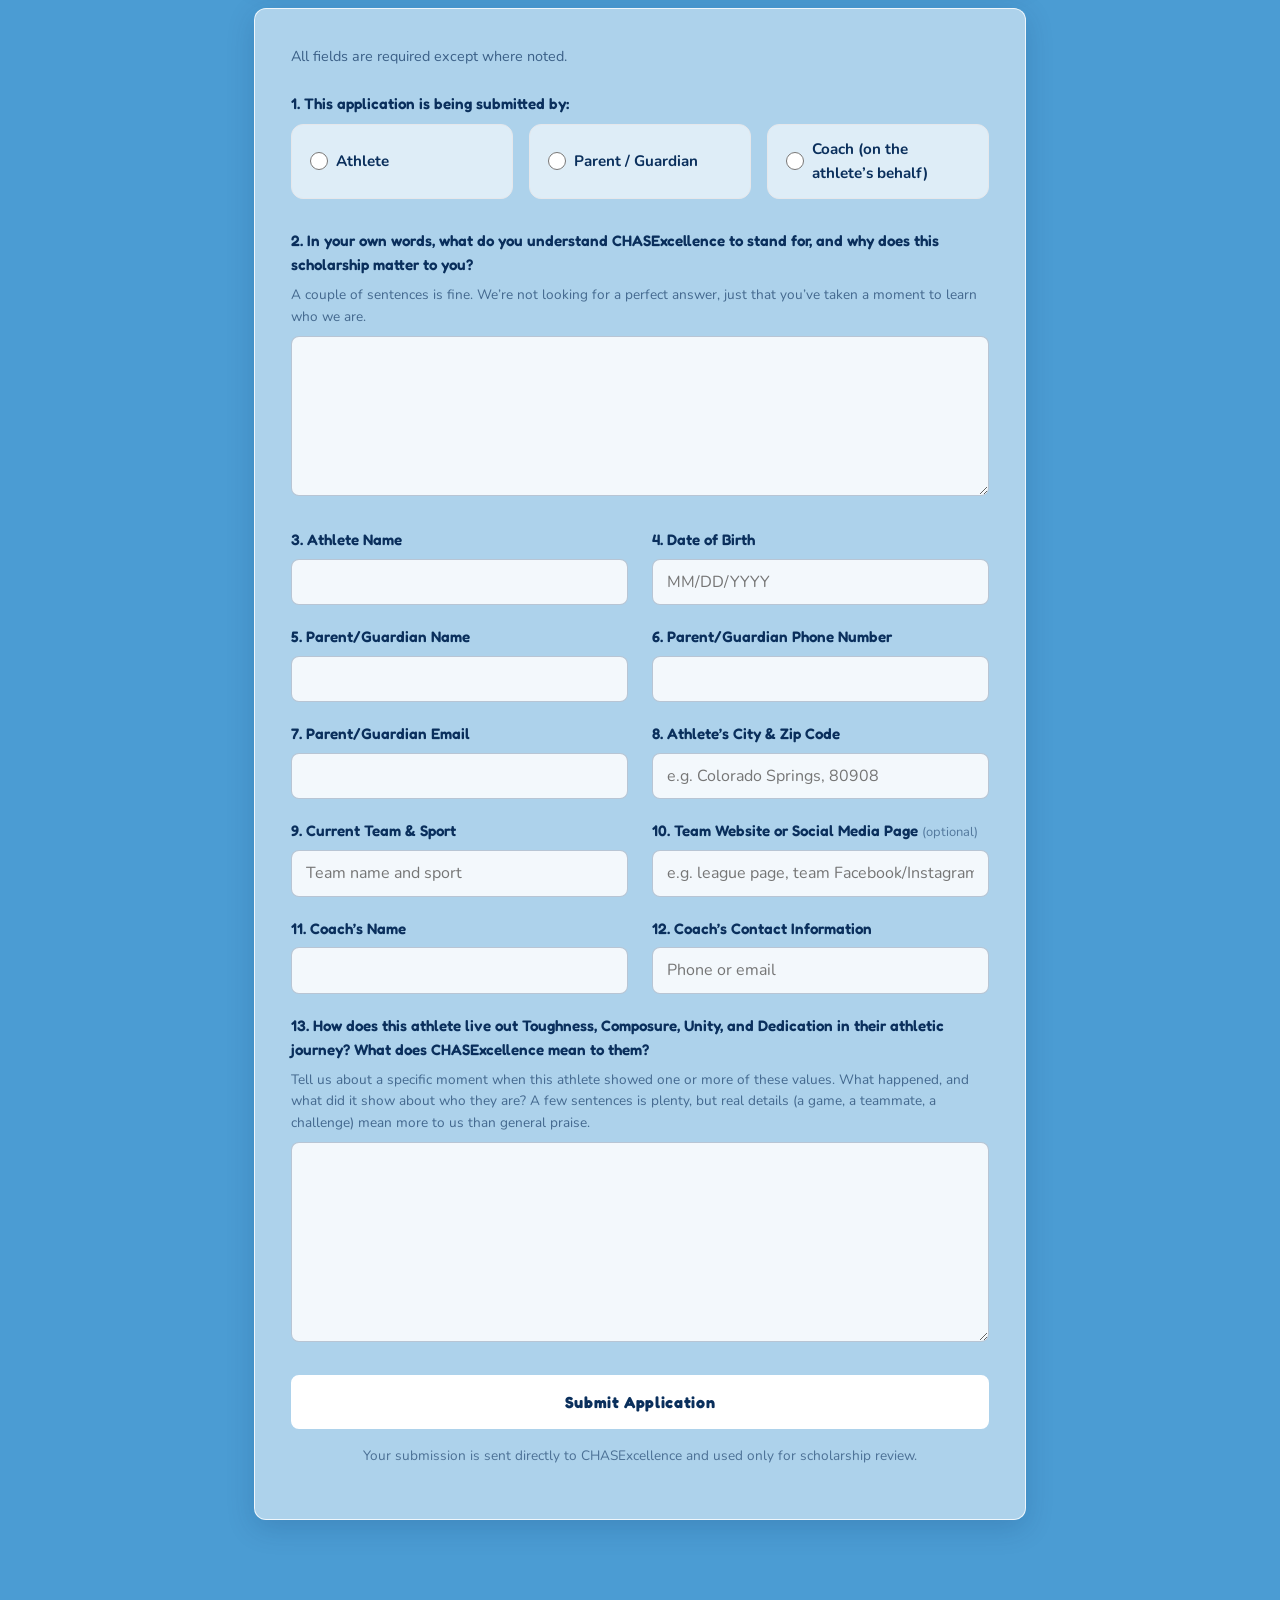
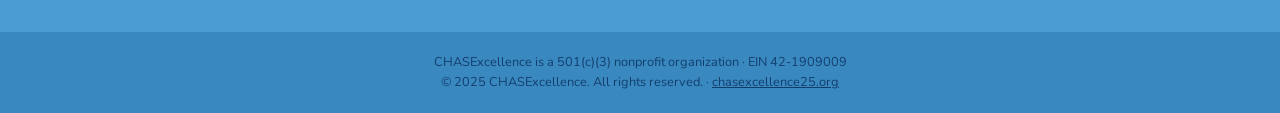
==== commit a192800c: "Add required 'what does CHASExcellence stand for' question to application A required free-text answe" ====
--- a/apply.html
+++ b/apply.html
@@ -107,51 +107,57 @@
           </div>
         </div>
 
+        <div class="field field-full">
+          <label for="whyMatters">2. In your own words, what do you understand CHASExcellence to stand for, and why does this scholarship matter to you?</label>
+          <p class="field-hint">A couple of sentences is fine. We&rsquo;re not looking for a perfect answer, just that you&rsquo;ve taken a moment to learn who we are.</p>
+          <textarea id="whyMatters" name="Why This Scholarship Matters" rows="4" required></textarea>
+        </div>
+
         <div class="field-grid">
           <div class="field">
-            <label for="playerName">2. Athlete Name</label>
+            <label for="playerName">3. Athlete Name</label>
             <input type="text" id="playerName" name="Athlete Name" autocomplete="off" required />
           </div>
           <div class="field">
-            <label for="dob">3. Date of Birth</label>
+            <label for="dob">4. Date of Birth</label>
             <input type="text" id="dob" name="Date of Birth" placeholder="MM/DD/YYYY" pattern="\d{2}/\d{2}/\d{4}" title="MM/DD/YYYY" required />
           </div>
           <div class="field">
-            <label for="parentName">4. Parent/Guardian Name</label>
+            <label for="parentName">5. Parent/Guardian Name</label>
             <input type="text" id="parentName" name="Parent/Guardian Name" autocomplete="off" required />
           </div>
           <div class="field">
-            <label for="parentPhone">5. Parent/Guardian Phone Number</label>
+            <label for="parentPhone">6. Parent/Guardian Phone Number</label>
             <input type="tel" id="parentPhone" name="Parent/Guardian Phone" autocomplete="off" required />
           </div>
           <div class="field">
-            <label for="parentEmail">6. Parent/Guardian Email</label>
+            <label for="parentEmail">7. Parent/Guardian Email</label>
             <input type="email" id="parentEmail" name="Parent/Guardian Email" autocomplete="off" required />
           </div>
           <div class="field">
-            <label for="athleteCity">7. Athlete&rsquo;s City &amp; Zip Code</label>
+            <label for="athleteCity">8. Athlete&rsquo;s City &amp; Zip Code</label>
             <input type="text" id="athleteCity" name="Athlete City & Zip" placeholder="e.g. Colorado Springs, 80908" autocomplete="off" required />
           </div>
           <div class="field">
-            <label for="clubTeam">8. Current Team &amp; Sport</label>
+            <label for="clubTeam">9. Current Team &amp; Sport</label>
             <input type="text" id="clubTeam" name="Current Team &amp; Sport" placeholder="Team name and sport" required />
           </div>
           <div class="field">
-            <label for="teamWeb">9. Team Website or Social Media Page <span class="field-optional">(optional)</span></label>
+            <label for="teamWeb">10. Team Website or Social Media Page <span class="field-optional">(optional)</span></label>
             <input type="text" id="teamWeb" name="Team Website or Social Media" placeholder="e.g. league page, team Facebook/Instagram" autocomplete="off" />
           </div>
           <div class="field">
-            <label for="coachName">10. Coach&rsquo;s Name</label>
+            <label for="coachName">11. Coach&rsquo;s Name</label>
             <input type="text" id="coachName" name="Coach Name" autocomplete="off" required />
           </div>
           <div class="field">
-            <label for="coachContact">11. Coach&rsquo;s Contact Information</label>
+            <label for="coachContact">12. Coach&rsquo;s Contact Information</label>
             <input type="text" id="coachContact" name="Coach Contact" placeholder="Phone or email" autocomplete="off" required />
           </div>
         </div>
 
         <div class="field field-full">
-          <label for="essay">12. How does this athlete live out Toughness, Composure, Unity, and Dedication in their athletic journey? What does CHASExcellence mean to them?</label>
+          <label for="essay">13. How does this athlete live out Toughness, Composure, Unity, and Dedication in their athletic journey? What does CHASExcellence mean to them?</label>
           <p class="field-hint">Tell us about a specific moment when this athlete showed one or more of these values. What happened, and what did it show about who they are? A few sentences is plenty, but real details (a game, a teammate, a challenge) mean more to us than general praise.</p>
           <textarea id="essay" name="Values Essay" rows="8" required></textarea>
         </div>
